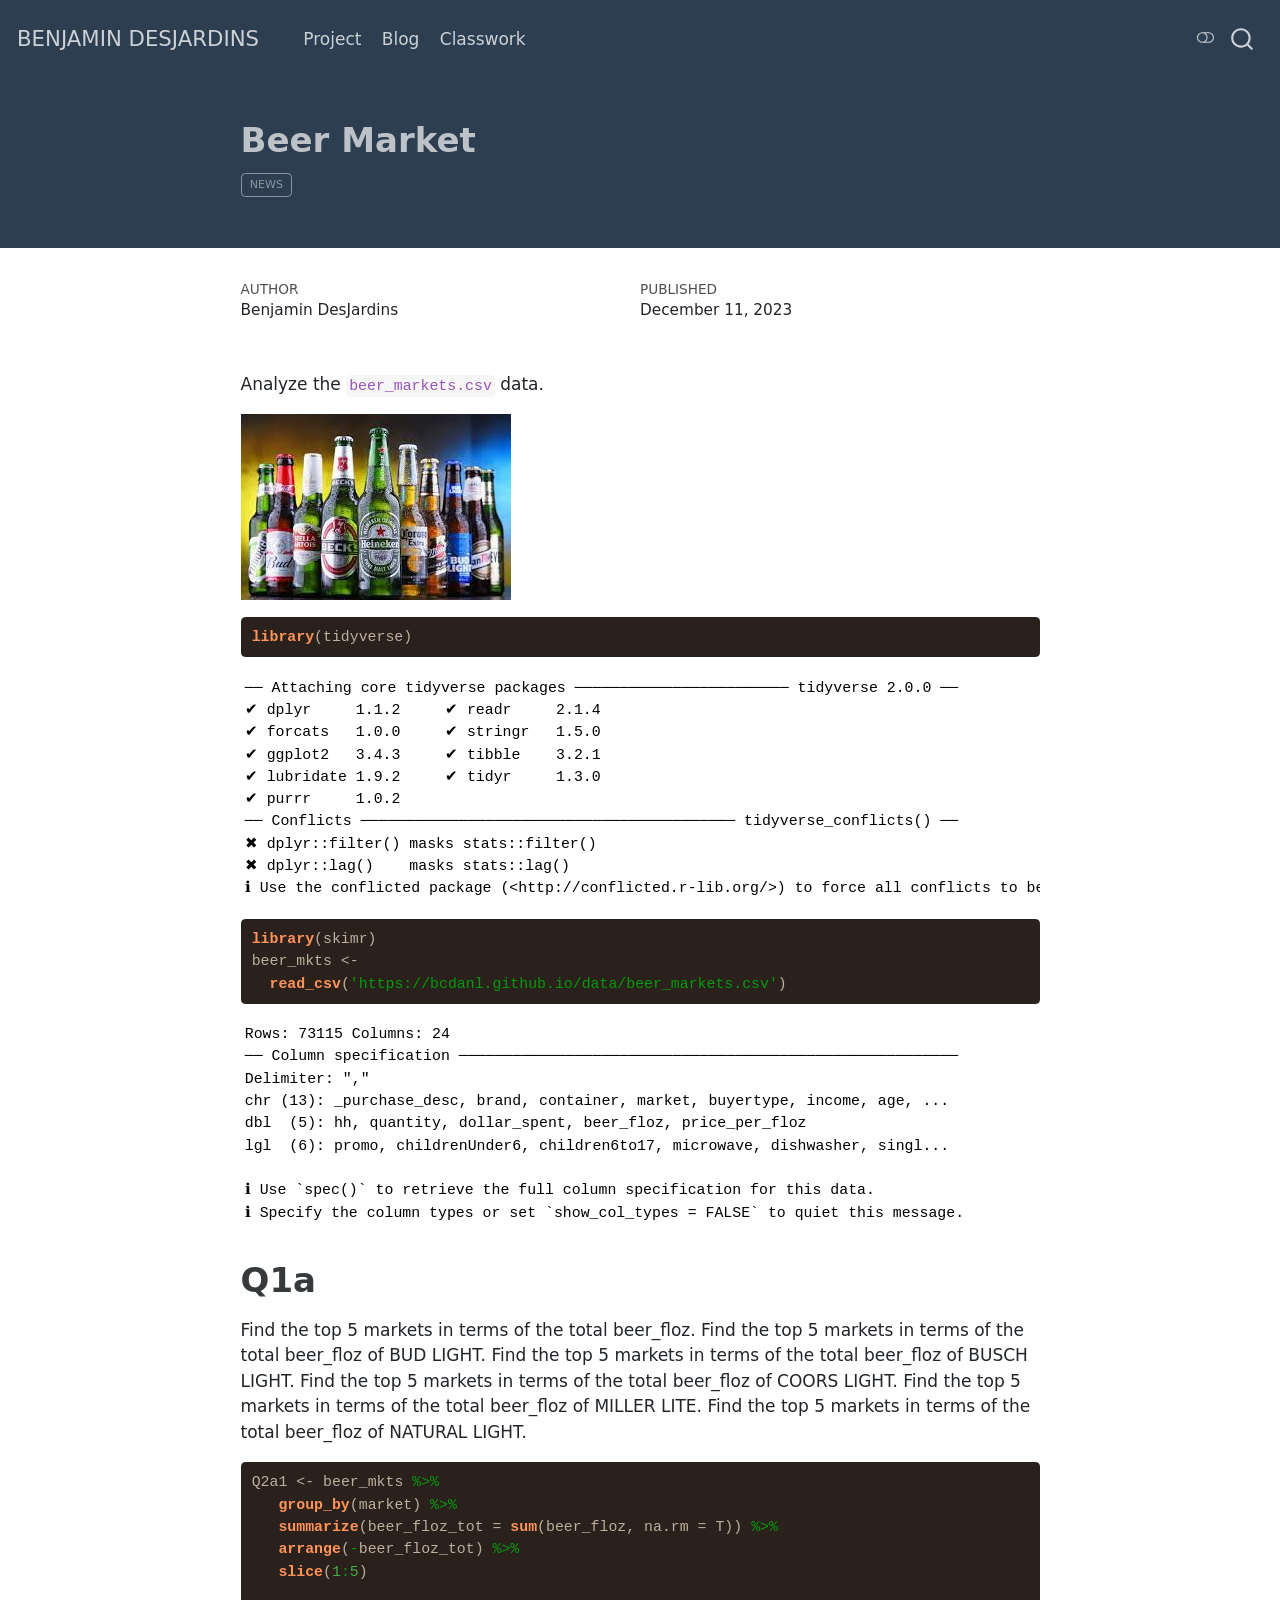
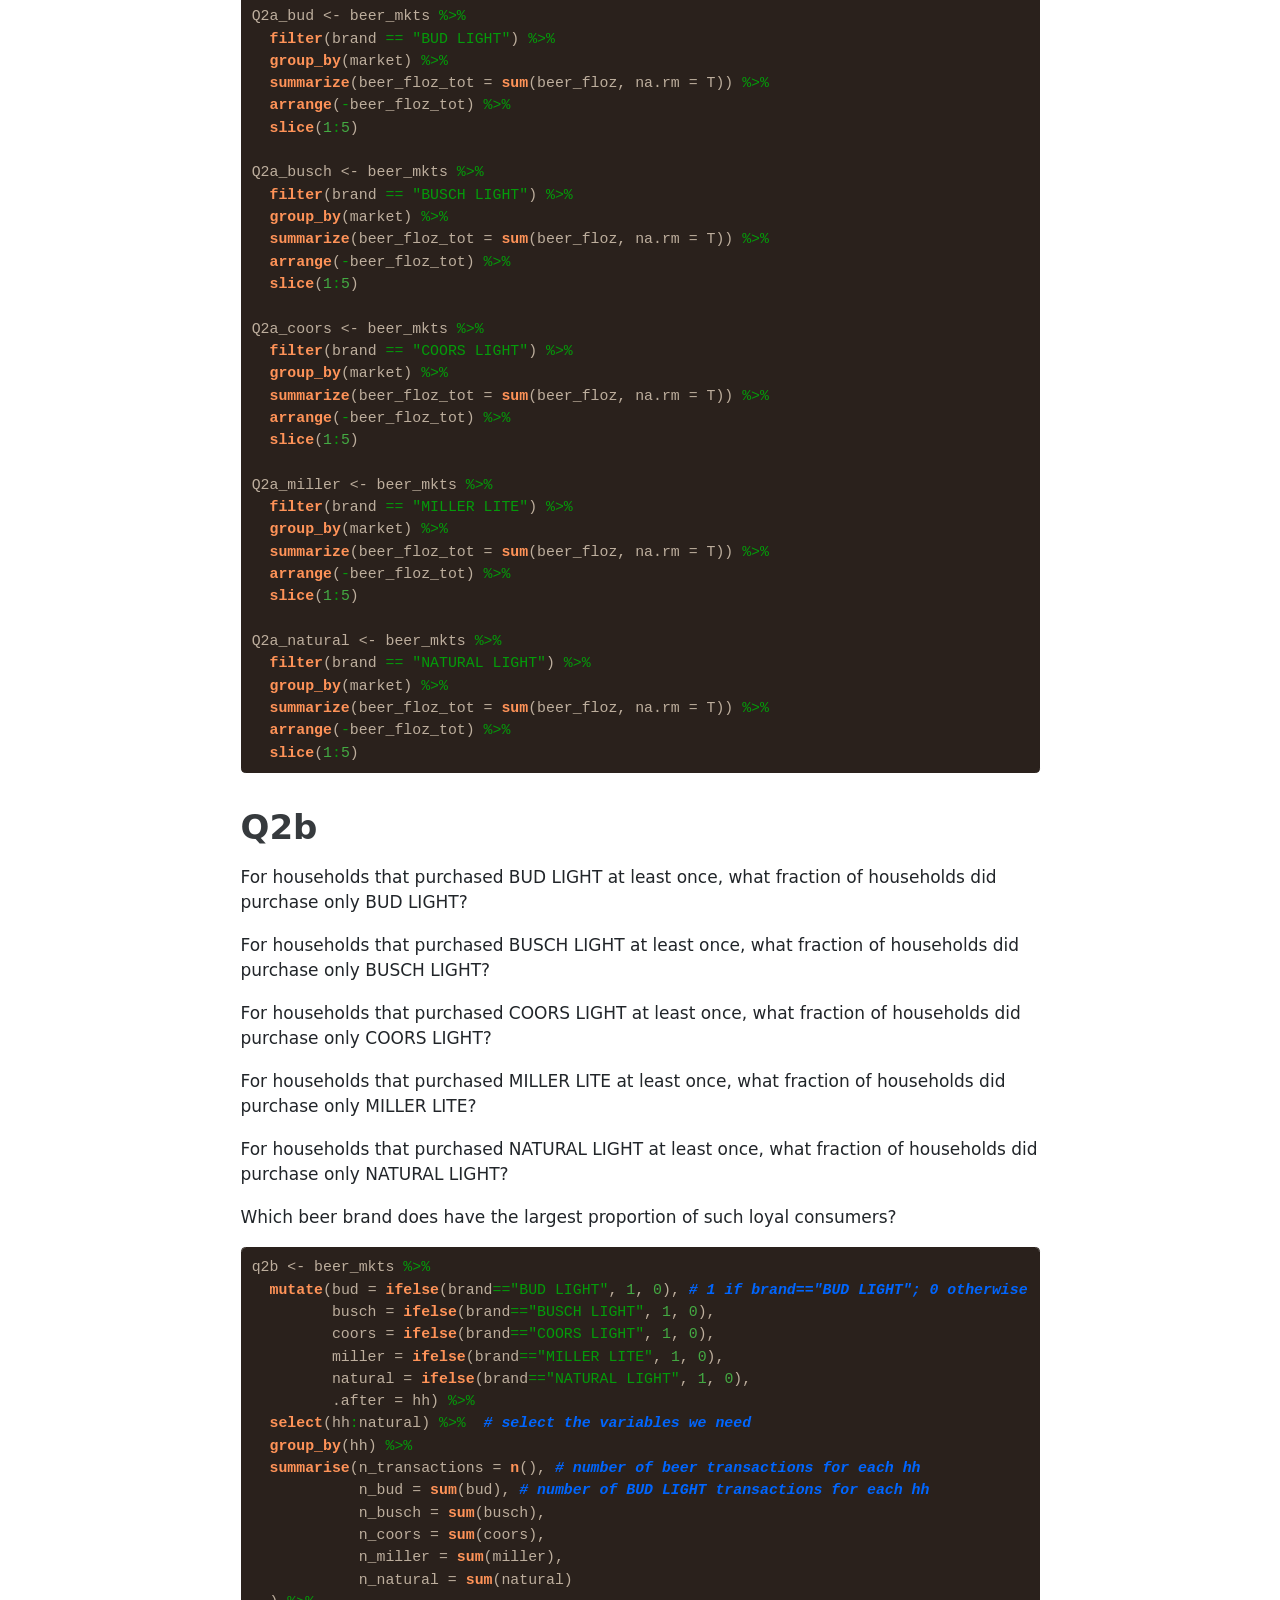
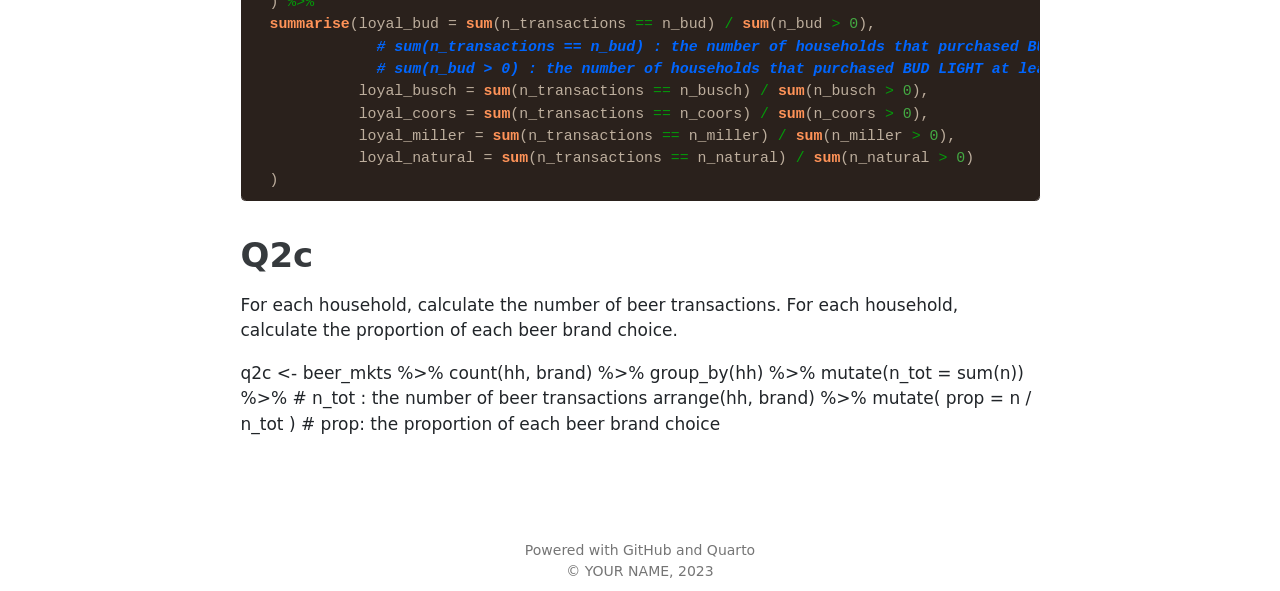
==== posts/beer_market/index.html @ 336d88ec "beer market stuff" ====
<!DOCTYPE html>
<html xmlns="http://www.w3.org/1999/xhtml" lang="en" xml:lang="en"><head>

<meta charset="utf-8">
<meta name="generator" content="quarto-1.3.353">

<meta name="viewport" content="width=device-width, initial-scale=1.0, user-scalable=yes">

<meta name="author" content="Benjamin DesJardins">
<meta name="dcterms.date" content="2023-12-11">

<title>BENJAMIN DESJARDINS - Beer Market</title>
<style>
code{white-space: pre-wrap;}
span.smallcaps{font-variant: small-caps;}
div.columns{display: flex; gap: min(4vw, 1.5em);}
div.column{flex: auto; overflow-x: auto;}
div.hanging-indent{margin-left: 1.5em; text-indent: -1.5em;}
ul.task-list{list-style: none;}
ul.task-list li input[type="checkbox"] {
  width: 0.8em;
  margin: 0 0.8em 0.2em -1em; /* quarto-specific, see https://github.com/quarto-dev/quarto-cli/issues/4556 */ 
  vertical-align: middle;
}
/* CSS for syntax highlighting */
pre > code.sourceCode { white-space: pre; position: relative; }
pre > code.sourceCode > span { display: inline-block; line-height: 1.25; }
pre > code.sourceCode > span:empty { height: 1.2em; }
.sourceCode { overflow: visible; }
code.sourceCode > span { color: inherit; text-decoration: inherit; }
div.sourceCode { margin: 1em 0; }
pre.sourceCode { margin: 0; }
@media screen {
div.sourceCode { overflow: auto; }
}
@media print {
pre > code.sourceCode { white-space: pre-wrap; }
pre > code.sourceCode > span { text-indent: -5em; padding-left: 5em; }
}
pre.numberSource code
  { counter-reset: source-line 0; }
pre.numberSource code > span
  { position: relative; left: -4em; counter-increment: source-line; }
pre.numberSource code > span > a:first-child::before
  { content: counter(source-line);
    position: relative; left: -1em; text-align: right; vertical-align: baseline;
    border: none; display: inline-block;
    -webkit-touch-callout: none; -webkit-user-select: none;
    -khtml-user-select: none; -moz-user-select: none;
    -ms-user-select: none; user-select: none;
    padding: 0 4px; width: 4em;
  }
pre.numberSource { margin-left: 3em;  padding-left: 4px; }
div.sourceCode
  {   }
@media screen {
pre > code.sourceCode > span > a:first-child::before { text-decoration: underline; }
}
</style>


<script src="../../site_libs/quarto-nav/quarto-nav.js"></script>
<script src="../../site_libs/clipboard/clipboard.min.js"></script>
<script src="../../site_libs/quarto-search/autocomplete.umd.js"></script>
<script src="../../site_libs/quarto-search/fuse.min.js"></script>
<script src="../../site_libs/quarto-search/quarto-search.js"></script>
<meta name="quarto:offset" content="../../">
<script src="../../site_libs/quarto-html/quarto.js"></script>
<script src="../../site_libs/quarto-html/popper.min.js"></script>
<script src="../../site_libs/quarto-html/tippy.umd.min.js"></script>
<script src="../../site_libs/quarto-html/anchor.min.js"></script>
<link href="../../site_libs/quarto-html/tippy.css" rel="stylesheet">
<link href="../../site_libs/quarto-html/quarto-syntax-highlighting.css" rel="stylesheet" class="quarto-color-scheme" id="quarto-text-highlighting-styles">
<link href="../../site_libs/quarto-html/quarto-syntax-highlighting-dark.css" rel="prefetch" class="quarto-color-scheme quarto-color-alternate" id="quarto-text-highlighting-styles">
<script src="../../site_libs/bootstrap/bootstrap.min.js"></script>
<link href="../../site_libs/bootstrap/bootstrap-icons.css" rel="stylesheet">
<link href="../../site_libs/bootstrap/bootstrap.min.css" rel="stylesheet" class="quarto-color-scheme" id="quarto-bootstrap" data-mode="light">
<link href="../../site_libs/bootstrap/bootstrap-dark.min.css" rel="prefetch" class="quarto-color-scheme quarto-color-alternate" id="quarto-bootstrap" data-mode="dark">
<script id="quarto-search-options" type="application/json">{
  "location": "navbar",
  "copy-button": false,
  "collapse-after": 3,
  "panel-placement": "end",
  "type": "overlay",
  "limit": 20,
  "language": {
    "search-no-results-text": "No results",
    "search-matching-documents-text": "matching documents",
    "search-copy-link-title": "Copy link to search",
    "search-hide-matches-text": "Hide additional matches",
    "search-more-match-text": "more match in this document",
    "search-more-matches-text": "more matches in this document",
    "search-clear-button-title": "Clear",
    "search-detached-cancel-button-title": "Cancel",
    "search-submit-button-title": "Submit"
  }
}</script>


<link rel="stylesheet" href="../../styles.css">
</head>

<body class="nav-fixed fullcontent">

<div id="quarto-search-results"></div>
  <header id="quarto-header" class="headroom fixed-top">
    <nav class="navbar navbar-expand-lg navbar-dark ">
      <div class="navbar-container container-fluid">
      <div class="navbar-brand-container">
    <a class="navbar-brand" href="../../index.html">
    <span class="navbar-title">BENJAMIN DESJARDINS</span>
    </a>
  </div>
            <div id="quarto-search" class="" title="Search"></div>
          <button class="navbar-toggler" type="button" data-bs-toggle="collapse" data-bs-target="#navbarCollapse" aria-controls="navbarCollapse" aria-expanded="false" aria-label="Toggle navigation" onclick="if (window.quartoToggleHeadroom) { window.quartoToggleHeadroom(); }">
  <span class="navbar-toggler-icon"></span>
</button>
          <div class="collapse navbar-collapse" id="navbarCollapse">
            <ul class="navbar-nav navbar-nav-scroll me-auto">
  <li class="nav-item">
    <a class="nav-link" href="../../project.html" rel="" target="">
 <span class="menu-text">Project</span></a>
  </li>  
  <li class="nav-item">
    <a class="nav-link" href="../../blog-listing.html" rel="" target="">
 <span class="menu-text">Blog</span></a>
  </li>  
  <li class="nav-item">
    <a class="nav-link" href="../../danl-200-cw-10.html" rel="" target="">
 <span class="menu-text">Classwork</span></a>
  </li>  
</ul>
            <div class="quarto-navbar-tools ms-auto">
  <a href="" class="quarto-color-scheme-toggle quarto-navigation-tool  px-1" onclick="window.quartoToggleColorScheme(); return false;" title="Toggle dark mode"><i class="bi"></i></a>
</div>
          </div> <!-- /navcollapse -->
      </div> <!-- /container-fluid -->
    </nav>
</header>
<!-- content -->
<header id="title-block-header" class="quarto-title-block default page-columns page-full">
  <div class="quarto-title-banner page-columns page-full">
    <div class="quarto-title column-body">
      <h1 class="title">Beer Market</h1>
                                <div class="quarto-categories">
                <div class="quarto-category">news</div>
              </div>
                  </div>
  </div>
    
  
  <div class="quarto-title-meta">

      <div>
      <div class="quarto-title-meta-heading">Author</div>
      <div class="quarto-title-meta-contents">
               <p>Benjamin DesJardins </p>
            </div>
    </div>
      
      <div>
      <div class="quarto-title-meta-heading">Published</div>
      <div class="quarto-title-meta-contents">
        <p class="date">December 11, 2023</p>
      </div>
    </div>
    
      
    </div>
    
  
  </header><div id="quarto-content" class="quarto-container page-columns page-rows-contents page-layout-article page-navbar">
<!-- sidebar -->
<!-- margin-sidebar -->
    
<!-- main -->
<main class="content quarto-banner-title-block" id="quarto-document-content">




<p>Analyze the <code>beer_markets.csv</code> data.</p>
<p><img src="thumbnail.jpg" class="img-fluid"></p>
<div class="cell">
<div class="sourceCode cell-code" id="cb1"><pre class="sourceCode r code-with-copy"><code class="sourceCode r"><span id="cb1-1"><a href="#cb1-1" aria-hidden="true" tabindex="-1"></a><span class="fu">library</span>(tidyverse)</span></code><button title="Copy to Clipboard" class="code-copy-button"><i class="bi"></i></button></pre></div>
<div class="cell-output cell-output-stderr">
<pre><code>── Attaching core tidyverse packages ──────────────────────── tidyverse 2.0.0 ──
✔ dplyr     1.1.2     ✔ readr     2.1.4
✔ forcats   1.0.0     ✔ stringr   1.5.0
✔ ggplot2   3.4.3     ✔ tibble    3.2.1
✔ lubridate 1.9.2     ✔ tidyr     1.3.0
✔ purrr     1.0.2     
── Conflicts ────────────────────────────────────────── tidyverse_conflicts() ──
✖ dplyr::filter() masks stats::filter()
✖ dplyr::lag()    masks stats::lag()
ℹ Use the conflicted package (&lt;http://conflicted.r-lib.org/&gt;) to force all conflicts to become errors</code></pre>
</div>
<div class="sourceCode cell-code" id="cb3"><pre class="sourceCode r code-with-copy"><code class="sourceCode r"><span id="cb3-1"><a href="#cb3-1" aria-hidden="true" tabindex="-1"></a><span class="fu">library</span>(skimr)</span>
<span id="cb3-2"><a href="#cb3-2" aria-hidden="true" tabindex="-1"></a>beer_mkts <span class="ot">&lt;-</span> </span>
<span id="cb3-3"><a href="#cb3-3" aria-hidden="true" tabindex="-1"></a>  <span class="fu">read_csv</span>(<span class="st">'https://bcdanl.github.io/data/beer_markets.csv'</span>)</span></code><button title="Copy to Clipboard" class="code-copy-button"><i class="bi"></i></button></pre></div>
<div class="cell-output cell-output-stderr">
<pre><code>Rows: 73115 Columns: 24
── Column specification ────────────────────────────────────────────────────────
Delimiter: ","
chr (13): _purchase_desc, brand, container, market, buyertype, income, age, ...
dbl  (5): hh, quantity, dollar_spent, beer_floz, price_per_floz
lgl  (6): promo, childrenUnder6, children6to17, microwave, dishwasher, singl...

ℹ Use `spec()` to retrieve the full column specification for this data.
ℹ Specify the column types or set `show_col_types = FALSE` to quiet this message.</code></pre>
</div>
</div>
<section id="q1a" class="level1">
<h1>Q1a</h1>
<p>Find the top 5 markets in terms of the total beer_floz. Find the top 5 markets in terms of the total beer_floz of BUD LIGHT. Find the top 5 markets in terms of the total beer_floz of BUSCH LIGHT. Find the top 5 markets in terms of the total beer_floz of COORS LIGHT. Find the top 5 markets in terms of the total beer_floz of MILLER LITE. Find the top 5 markets in terms of the total beer_floz of NATURAL LIGHT.</p>
<div class="cell">
<div class="sourceCode cell-code" id="cb5"><pre class="sourceCode r code-with-copy"><code class="sourceCode r"><span id="cb5-1"><a href="#cb5-1" aria-hidden="true" tabindex="-1"></a>Q2a1 <span class="ot">&lt;-</span> beer_mkts <span class="sc">%&gt;%</span> </span>
<span id="cb5-2"><a href="#cb5-2" aria-hidden="true" tabindex="-1"></a>   <span class="fu">group_by</span>(market) <span class="sc">%&gt;%</span> </span>
<span id="cb5-3"><a href="#cb5-3" aria-hidden="true" tabindex="-1"></a>   <span class="fu">summarize</span>(<span class="at">beer_floz_tot =</span> <span class="fu">sum</span>(beer_floz, <span class="at">na.rm =</span> T)) <span class="sc">%&gt;%</span> </span>
<span id="cb5-4"><a href="#cb5-4" aria-hidden="true" tabindex="-1"></a>   <span class="fu">arrange</span>(<span class="sc">-</span>beer_floz_tot) <span class="sc">%&gt;%</span> </span>
<span id="cb5-5"><a href="#cb5-5" aria-hidden="true" tabindex="-1"></a>   <span class="fu">slice</span>(<span class="dv">1</span><span class="sc">:</span><span class="dv">5</span>)</span>
<span id="cb5-6"><a href="#cb5-6" aria-hidden="true" tabindex="-1"></a></span>
<span id="cb5-7"><a href="#cb5-7" aria-hidden="true" tabindex="-1"></a>Q2a_bud <span class="ot">&lt;-</span> beer_mkts <span class="sc">%&gt;%</span> </span>
<span id="cb5-8"><a href="#cb5-8" aria-hidden="true" tabindex="-1"></a>  <span class="fu">filter</span>(brand <span class="sc">==</span> <span class="st">"BUD LIGHT"</span>) <span class="sc">%&gt;%</span> </span>
<span id="cb5-9"><a href="#cb5-9" aria-hidden="true" tabindex="-1"></a>  <span class="fu">group_by</span>(market) <span class="sc">%&gt;%</span> </span>
<span id="cb5-10"><a href="#cb5-10" aria-hidden="true" tabindex="-1"></a>  <span class="fu">summarize</span>(<span class="at">beer_floz_tot =</span> <span class="fu">sum</span>(beer_floz, <span class="at">na.rm =</span> T)) <span class="sc">%&gt;%</span> </span>
<span id="cb5-11"><a href="#cb5-11" aria-hidden="true" tabindex="-1"></a>  <span class="fu">arrange</span>(<span class="sc">-</span>beer_floz_tot) <span class="sc">%&gt;%</span> </span>
<span id="cb5-12"><a href="#cb5-12" aria-hidden="true" tabindex="-1"></a>  <span class="fu">slice</span>(<span class="dv">1</span><span class="sc">:</span><span class="dv">5</span>)</span>
<span id="cb5-13"><a href="#cb5-13" aria-hidden="true" tabindex="-1"></a></span>
<span id="cb5-14"><a href="#cb5-14" aria-hidden="true" tabindex="-1"></a>Q2a_busch <span class="ot">&lt;-</span> beer_mkts <span class="sc">%&gt;%</span> </span>
<span id="cb5-15"><a href="#cb5-15" aria-hidden="true" tabindex="-1"></a>  <span class="fu">filter</span>(brand <span class="sc">==</span> <span class="st">"BUSCH LIGHT"</span>) <span class="sc">%&gt;%</span> </span>
<span id="cb5-16"><a href="#cb5-16" aria-hidden="true" tabindex="-1"></a>  <span class="fu">group_by</span>(market) <span class="sc">%&gt;%</span> </span>
<span id="cb5-17"><a href="#cb5-17" aria-hidden="true" tabindex="-1"></a>  <span class="fu">summarize</span>(<span class="at">beer_floz_tot =</span> <span class="fu">sum</span>(beer_floz, <span class="at">na.rm =</span> T)) <span class="sc">%&gt;%</span> </span>
<span id="cb5-18"><a href="#cb5-18" aria-hidden="true" tabindex="-1"></a>  <span class="fu">arrange</span>(<span class="sc">-</span>beer_floz_tot) <span class="sc">%&gt;%</span> </span>
<span id="cb5-19"><a href="#cb5-19" aria-hidden="true" tabindex="-1"></a>  <span class="fu">slice</span>(<span class="dv">1</span><span class="sc">:</span><span class="dv">5</span>)</span>
<span id="cb5-20"><a href="#cb5-20" aria-hidden="true" tabindex="-1"></a></span>
<span id="cb5-21"><a href="#cb5-21" aria-hidden="true" tabindex="-1"></a>Q2a_coors <span class="ot">&lt;-</span> beer_mkts <span class="sc">%&gt;%</span> </span>
<span id="cb5-22"><a href="#cb5-22" aria-hidden="true" tabindex="-1"></a>  <span class="fu">filter</span>(brand <span class="sc">==</span> <span class="st">"COORS LIGHT"</span>) <span class="sc">%&gt;%</span> </span>
<span id="cb5-23"><a href="#cb5-23" aria-hidden="true" tabindex="-1"></a>  <span class="fu">group_by</span>(market) <span class="sc">%&gt;%</span> </span>
<span id="cb5-24"><a href="#cb5-24" aria-hidden="true" tabindex="-1"></a>  <span class="fu">summarize</span>(<span class="at">beer_floz_tot =</span> <span class="fu">sum</span>(beer_floz, <span class="at">na.rm =</span> T)) <span class="sc">%&gt;%</span> </span>
<span id="cb5-25"><a href="#cb5-25" aria-hidden="true" tabindex="-1"></a>  <span class="fu">arrange</span>(<span class="sc">-</span>beer_floz_tot) <span class="sc">%&gt;%</span> </span>
<span id="cb5-26"><a href="#cb5-26" aria-hidden="true" tabindex="-1"></a>  <span class="fu">slice</span>(<span class="dv">1</span><span class="sc">:</span><span class="dv">5</span>)</span>
<span id="cb5-27"><a href="#cb5-27" aria-hidden="true" tabindex="-1"></a></span>
<span id="cb5-28"><a href="#cb5-28" aria-hidden="true" tabindex="-1"></a>Q2a_miller <span class="ot">&lt;-</span> beer_mkts <span class="sc">%&gt;%</span> </span>
<span id="cb5-29"><a href="#cb5-29" aria-hidden="true" tabindex="-1"></a>  <span class="fu">filter</span>(brand <span class="sc">==</span> <span class="st">"MILLER LITE"</span>) <span class="sc">%&gt;%</span> </span>
<span id="cb5-30"><a href="#cb5-30" aria-hidden="true" tabindex="-1"></a>  <span class="fu">group_by</span>(market) <span class="sc">%&gt;%</span> </span>
<span id="cb5-31"><a href="#cb5-31" aria-hidden="true" tabindex="-1"></a>  <span class="fu">summarize</span>(<span class="at">beer_floz_tot =</span> <span class="fu">sum</span>(beer_floz, <span class="at">na.rm =</span> T)) <span class="sc">%&gt;%</span> </span>
<span id="cb5-32"><a href="#cb5-32" aria-hidden="true" tabindex="-1"></a>  <span class="fu">arrange</span>(<span class="sc">-</span>beer_floz_tot) <span class="sc">%&gt;%</span> </span>
<span id="cb5-33"><a href="#cb5-33" aria-hidden="true" tabindex="-1"></a>  <span class="fu">slice</span>(<span class="dv">1</span><span class="sc">:</span><span class="dv">5</span>)</span>
<span id="cb5-34"><a href="#cb5-34" aria-hidden="true" tabindex="-1"></a></span>
<span id="cb5-35"><a href="#cb5-35" aria-hidden="true" tabindex="-1"></a>Q2a_natural <span class="ot">&lt;-</span> beer_mkts <span class="sc">%&gt;%</span> </span>
<span id="cb5-36"><a href="#cb5-36" aria-hidden="true" tabindex="-1"></a>  <span class="fu">filter</span>(brand <span class="sc">==</span> <span class="st">"NATURAL LIGHT"</span>) <span class="sc">%&gt;%</span> </span>
<span id="cb5-37"><a href="#cb5-37" aria-hidden="true" tabindex="-1"></a>  <span class="fu">group_by</span>(market) <span class="sc">%&gt;%</span> </span>
<span id="cb5-38"><a href="#cb5-38" aria-hidden="true" tabindex="-1"></a>  <span class="fu">summarize</span>(<span class="at">beer_floz_tot =</span> <span class="fu">sum</span>(beer_floz, <span class="at">na.rm =</span> T)) <span class="sc">%&gt;%</span> </span>
<span id="cb5-39"><a href="#cb5-39" aria-hidden="true" tabindex="-1"></a>  <span class="fu">arrange</span>(<span class="sc">-</span>beer_floz_tot) <span class="sc">%&gt;%</span> </span>
<span id="cb5-40"><a href="#cb5-40" aria-hidden="true" tabindex="-1"></a>  <span class="fu">slice</span>(<span class="dv">1</span><span class="sc">:</span><span class="dv">5</span>)</span></code><button title="Copy to Clipboard" class="code-copy-button"><i class="bi"></i></button></pre></div>
</div>
</section>
<section id="q2b" class="level1">
<h1>Q2b</h1>
<p>For households that purchased BUD LIGHT at least once, what fraction of households did purchase only BUD LIGHT?</p>
<p>For households that purchased BUSCH LIGHT at least once, what fraction of households did purchase only BUSCH LIGHT?</p>
<p>For households that purchased COORS LIGHT at least once, what fraction of households did purchase only COORS LIGHT?</p>
<p>For households that purchased MILLER LITE at least once, what fraction of households did purchase only MILLER LITE?</p>
<p>For households that purchased NATURAL LIGHT at least once, what fraction of households did purchase only NATURAL LIGHT?</p>
<p>Which beer brand does have the largest proportion of such loyal consumers?</p>
<div class="cell">
<div class="sourceCode cell-code" id="cb6"><pre class="sourceCode r code-with-copy"><code class="sourceCode r"><span id="cb6-1"><a href="#cb6-1" aria-hidden="true" tabindex="-1"></a>q2b <span class="ot">&lt;-</span> beer_mkts <span class="sc">%&gt;%</span> </span>
<span id="cb6-2"><a href="#cb6-2" aria-hidden="true" tabindex="-1"></a>  <span class="fu">mutate</span>(<span class="at">bud =</span> <span class="fu">ifelse</span>(brand<span class="sc">==</span><span class="st">"BUD LIGHT"</span>, <span class="dv">1</span>, <span class="dv">0</span>), <span class="co"># 1 if brand=="BUD LIGHT"; 0 otherwise</span></span>
<span id="cb6-3"><a href="#cb6-3" aria-hidden="true" tabindex="-1"></a>         <span class="at">busch =</span> <span class="fu">ifelse</span>(brand<span class="sc">==</span><span class="st">"BUSCH LIGHT"</span>, <span class="dv">1</span>, <span class="dv">0</span>),</span>
<span id="cb6-4"><a href="#cb6-4" aria-hidden="true" tabindex="-1"></a>         <span class="at">coors =</span> <span class="fu">ifelse</span>(brand<span class="sc">==</span><span class="st">"COORS LIGHT"</span>, <span class="dv">1</span>, <span class="dv">0</span>),</span>
<span id="cb6-5"><a href="#cb6-5" aria-hidden="true" tabindex="-1"></a>         <span class="at">miller =</span> <span class="fu">ifelse</span>(brand<span class="sc">==</span><span class="st">"MILLER LITE"</span>, <span class="dv">1</span>, <span class="dv">0</span>),</span>
<span id="cb6-6"><a href="#cb6-6" aria-hidden="true" tabindex="-1"></a>         <span class="at">natural =</span> <span class="fu">ifelse</span>(brand<span class="sc">==</span><span class="st">"NATURAL LIGHT"</span>, <span class="dv">1</span>, <span class="dv">0</span>),</span>
<span id="cb6-7"><a href="#cb6-7" aria-hidden="true" tabindex="-1"></a>         <span class="at">.after =</span> hh) <span class="sc">%&gt;%</span> </span>
<span id="cb6-8"><a href="#cb6-8" aria-hidden="true" tabindex="-1"></a>  <span class="fu">select</span>(hh<span class="sc">:</span>natural) <span class="sc">%&gt;%</span>  <span class="co"># select the variables we need</span></span>
<span id="cb6-9"><a href="#cb6-9" aria-hidden="true" tabindex="-1"></a>  <span class="fu">group_by</span>(hh) <span class="sc">%&gt;%</span> </span>
<span id="cb6-10"><a href="#cb6-10" aria-hidden="true" tabindex="-1"></a>  <span class="fu">summarise</span>(<span class="at">n_transactions =</span> <span class="fu">n</span>(), <span class="co"># number of beer transactions for each hh</span></span>
<span id="cb6-11"><a href="#cb6-11" aria-hidden="true" tabindex="-1"></a>            <span class="at">n_bud =</span> <span class="fu">sum</span>(bud), <span class="co"># number of BUD LIGHT transactions for each hh</span></span>
<span id="cb6-12"><a href="#cb6-12" aria-hidden="true" tabindex="-1"></a>            <span class="at">n_busch =</span> <span class="fu">sum</span>(busch), </span>
<span id="cb6-13"><a href="#cb6-13" aria-hidden="true" tabindex="-1"></a>            <span class="at">n_coors =</span> <span class="fu">sum</span>(coors), </span>
<span id="cb6-14"><a href="#cb6-14" aria-hidden="true" tabindex="-1"></a>            <span class="at">n_miller =</span> <span class="fu">sum</span>(miller), </span>
<span id="cb6-15"><a href="#cb6-15" aria-hidden="true" tabindex="-1"></a>            <span class="at">n_natural =</span> <span class="fu">sum</span>(natural) </span>
<span id="cb6-16"><a href="#cb6-16" aria-hidden="true" tabindex="-1"></a>  ) <span class="sc">%&gt;%</span> </span>
<span id="cb6-17"><a href="#cb6-17" aria-hidden="true" tabindex="-1"></a>  <span class="fu">summarise</span>(<span class="at">loyal_bud =</span> <span class="fu">sum</span>(n_transactions <span class="sc">==</span> n_bud) <span class="sc">/</span> <span class="fu">sum</span>(n_bud <span class="sc">&gt;</span> <span class="dv">0</span>), </span>
<span id="cb6-18"><a href="#cb6-18" aria-hidden="true" tabindex="-1"></a>              <span class="co"># sum(n_transactions == n_bud) : the number of households that purchased BUD LIGHT only</span></span>
<span id="cb6-19"><a href="#cb6-19" aria-hidden="true" tabindex="-1"></a>              <span class="co"># sum(n_bud &gt; 0) : the number of households that purchased BUD LIGHT at least once.</span></span>
<span id="cb6-20"><a href="#cb6-20" aria-hidden="true" tabindex="-1"></a>            <span class="at">loyal_busch =</span> <span class="fu">sum</span>(n_transactions <span class="sc">==</span> n_busch) <span class="sc">/</span> <span class="fu">sum</span>(n_busch <span class="sc">&gt;</span> <span class="dv">0</span>),</span>
<span id="cb6-21"><a href="#cb6-21" aria-hidden="true" tabindex="-1"></a>            <span class="at">loyal_coors =</span> <span class="fu">sum</span>(n_transactions <span class="sc">==</span> n_coors) <span class="sc">/</span> <span class="fu">sum</span>(n_coors <span class="sc">&gt;</span> <span class="dv">0</span>),</span>
<span id="cb6-22"><a href="#cb6-22" aria-hidden="true" tabindex="-1"></a>            <span class="at">loyal_miller =</span> <span class="fu">sum</span>(n_transactions <span class="sc">==</span> n_miller) <span class="sc">/</span> <span class="fu">sum</span>(n_miller <span class="sc">&gt;</span> <span class="dv">0</span>),</span>
<span id="cb6-23"><a href="#cb6-23" aria-hidden="true" tabindex="-1"></a>            <span class="at">loyal_natural =</span> <span class="fu">sum</span>(n_transactions <span class="sc">==</span> n_natural) <span class="sc">/</span> <span class="fu">sum</span>(n_natural <span class="sc">&gt;</span> <span class="dv">0</span>)</span>
<span id="cb6-24"><a href="#cb6-24" aria-hidden="true" tabindex="-1"></a>  )</span></code><button title="Copy to Clipboard" class="code-copy-button"><i class="bi"></i></button></pre></div>
</div>
</section>
<section id="q2c" class="level1">
<h1>Q2c</h1>
<p>For each household, calculate the number of beer transactions. For each household, calculate the proportion of each beer brand choice.</p>
<p>q2c &lt;- beer_mkts %&gt;% count(hh, brand) %&gt;% group_by(hh) %&gt;% mutate(n_tot = sum(n)) %&gt;% # n_tot : the number of beer transactions arrange(hh, brand) %&gt;% mutate( prop = n / n_tot ) # prop: the proportion of each beer brand choice</p>


</section>

</main> <!-- /main -->
<script type="text/javascript" src="links.js"></script>
<script id="quarto-html-after-body" type="application/javascript">
window.document.addEventListener("DOMContentLoaded", function (event) {
  const toggleBodyColorMode = (bsSheetEl) => {
    const mode = bsSheetEl.getAttribute("data-mode");
    const bodyEl = window.document.querySelector("body");
    if (mode === "dark") {
      bodyEl.classList.add("quarto-dark");
      bodyEl.classList.remove("quarto-light");
    } else {
      bodyEl.classList.add("quarto-light");
      bodyEl.classList.remove("quarto-dark");
    }
  }
  const toggleBodyColorPrimary = () => {
    const bsSheetEl = window.document.querySelector("link#quarto-bootstrap");
    if (bsSheetEl) {
      toggleBodyColorMode(bsSheetEl);
    }
  }
  toggleBodyColorPrimary();  
  const disableStylesheet = (stylesheets) => {
    for (let i=0; i < stylesheets.length; i++) {
      const stylesheet = stylesheets[i];
      stylesheet.rel = 'prefetch';
    }
  }
  const enableStylesheet = (stylesheets) => {
    for (let i=0; i < stylesheets.length; i++) {
      const stylesheet = stylesheets[i];
      stylesheet.rel = 'stylesheet';
    }
  }
  const manageTransitions = (selector, allowTransitions) => {
    const els = window.document.querySelectorAll(selector);
    for (let i=0; i < els.length; i++) {
      const el = els[i];
      if (allowTransitions) {
        el.classList.remove('notransition');
      } else {
        el.classList.add('notransition');
      }
    }
  }
  const toggleColorMode = (alternate) => {
    // Switch the stylesheets
    const alternateStylesheets = window.document.querySelectorAll('link.quarto-color-scheme.quarto-color-alternate');
    manageTransitions('#quarto-margin-sidebar .nav-link', false);
    if (alternate) {
      enableStylesheet(alternateStylesheets);
      for (const sheetNode of alternateStylesheets) {
        if (sheetNode.id === "quarto-bootstrap") {
          toggleBodyColorMode(sheetNode);
        }
      }
    } else {
      disableStylesheet(alternateStylesheets);
      toggleBodyColorPrimary();
    }
    manageTransitions('#quarto-margin-sidebar .nav-link', true);
    // Switch the toggles
    const toggles = window.document.querySelectorAll('.quarto-color-scheme-toggle');
    for (let i=0; i < toggles.length; i++) {
      const toggle = toggles[i];
      if (toggle) {
        if (alternate) {
          toggle.classList.add("alternate");     
        } else {
          toggle.classList.remove("alternate");
        }
      }
    }
    // Hack to workaround the fact that safari doesn't
    // properly recolor the scrollbar when toggling (#1455)
    if (navigator.userAgent.indexOf('Safari') > 0 && navigator.userAgent.indexOf('Chrome') == -1) {
      manageTransitions("body", false);
      window.scrollTo(0, 1);
      setTimeout(() => {
        window.scrollTo(0, 0);
        manageTransitions("body", true);
      }, 40);  
    }
  }
  const isFileUrl = () => { 
    return window.location.protocol === 'file:';
  }
  const hasAlternateSentinel = () => {  
    let styleSentinel = getColorSchemeSentinel();
    if (styleSentinel !== null) {
      return styleSentinel === "alternate";
    } else {
      return false;
    }
  }
  const setStyleSentinel = (alternate) => {
    const value = alternate ? "alternate" : "default";
    if (!isFileUrl()) {
      window.localStorage.setItem("quarto-color-scheme", value);
    } else {
      localAlternateSentinel = value;
    }
  }
  const getColorSchemeSentinel = () => {
    if (!isFileUrl()) {
      const storageValue = window.localStorage.getItem("quarto-color-scheme");
      return storageValue != null ? storageValue : localAlternateSentinel;
    } else {
      return localAlternateSentinel;
    }
  }
  let localAlternateSentinel = 'default';
  // Dark / light mode switch
  window.quartoToggleColorScheme = () => {
    // Read the current dark / light value 
    let toAlternate = !hasAlternateSentinel();
    toggleColorMode(toAlternate);
    setStyleSentinel(toAlternate);
  };
  // Ensure there is a toggle, if there isn't float one in the top right
  if (window.document.querySelector('.quarto-color-scheme-toggle') === null) {
    const a = window.document.createElement('a');
    a.classList.add('top-right');
    a.classList.add('quarto-color-scheme-toggle');
    a.href = "";
    a.onclick = function() { try { window.quartoToggleColorScheme(); } catch {} return false; };
    const i = window.document.createElement("i");
    i.classList.add('bi');
    a.appendChild(i);
    window.document.body.appendChild(a);
  }
  // Switch to dark mode if need be
  if (hasAlternateSentinel()) {
    toggleColorMode(true);
  } else {
    toggleColorMode(false);
  }
  const icon = "";
  const anchorJS = new window.AnchorJS();
  anchorJS.options = {
    placement: 'right',
    icon: icon
  };
  anchorJS.add('.anchored');
  const isCodeAnnotation = (el) => {
    for (const clz of el.classList) {
      if (clz.startsWith('code-annotation-')) {                     
        return true;
      }
    }
    return false;
  }
  const clipboard = new window.ClipboardJS('.code-copy-button', {
    text: function(trigger) {
      const codeEl = trigger.previousElementSibling.cloneNode(true);
      for (const childEl of codeEl.children) {
        if (isCodeAnnotation(childEl)) {
          childEl.remove();
        }
      }
      return codeEl.innerText;
    }
  });
  clipboard.on('success', function(e) {
    // button target
    const button = e.trigger;
    // don't keep focus
    button.blur();
    // flash "checked"
    button.classList.add('code-copy-button-checked');
    var currentTitle = button.getAttribute("title");
    button.setAttribute("title", "Copied!");
    let tooltip;
    if (window.bootstrap) {
      button.setAttribute("data-bs-toggle", "tooltip");
      button.setAttribute("data-bs-placement", "left");
      button.setAttribute("data-bs-title", "Copied!");
      tooltip = new bootstrap.Tooltip(button, 
        { trigger: "manual", 
          customClass: "code-copy-button-tooltip",
          offset: [0, -8]});
      tooltip.show();    
    }
    setTimeout(function() {
      if (tooltip) {
        tooltip.hide();
        button.removeAttribute("data-bs-title");
        button.removeAttribute("data-bs-toggle");
        button.removeAttribute("data-bs-placement");
      }
      button.setAttribute("title", currentTitle);
      button.classList.remove('code-copy-button-checked');
    }, 1000);
    // clear code selection
    e.clearSelection();
  });
  function tippyHover(el, contentFn) {
    const config = {
      allowHTML: true,
      content: contentFn,
      maxWidth: 500,
      delay: 100,
      arrow: false,
      appendTo: function(el) {
          return el.parentElement;
      },
      interactive: true,
      interactiveBorder: 10,
      theme: 'quarto',
      placement: 'bottom-start'
    };
    window.tippy(el, config); 
  }
  const noterefs = window.document.querySelectorAll('a[role="doc-noteref"]');
  for (var i=0; i<noterefs.length; i++) {
    const ref = noterefs[i];
    tippyHover(ref, function() {
      // use id or data attribute instead here
      let href = ref.getAttribute('data-footnote-href') || ref.getAttribute('href');
      try { href = new URL(href).hash; } catch {}
      const id = href.replace(/^#\/?/, "");
      const note = window.document.getElementById(id);
      return note.innerHTML;
    });
  }
      let selectedAnnoteEl;
      const selectorForAnnotation = ( cell, annotation) => {
        let cellAttr = 'data-code-cell="' + cell + '"';
        let lineAttr = 'data-code-annotation="' +  annotation + '"';
        const selector = 'span[' + cellAttr + '][' + lineAttr + ']';
        return selector;
      }
      const selectCodeLines = (annoteEl) => {
        const doc = window.document;
        const targetCell = annoteEl.getAttribute("data-target-cell");
        const targetAnnotation = annoteEl.getAttribute("data-target-annotation");
        const annoteSpan = window.document.querySelector(selectorForAnnotation(targetCell, targetAnnotation));
        const lines = annoteSpan.getAttribute("data-code-lines").split(",");
        const lineIds = lines.map((line) => {
          return targetCell + "-" + line;
        })
        let top = null;
        let height = null;
        let parent = null;
        if (lineIds.length > 0) {
            //compute the position of the single el (top and bottom and make a div)
            const el = window.document.getElementById(lineIds[0]);
            top = el.offsetTop;
            height = el.offsetHeight;
            parent = el.parentElement.parentElement;
          if (lineIds.length > 1) {
            const lastEl = window.document.getElementById(lineIds[lineIds.length - 1]);
            const bottom = lastEl.offsetTop + lastEl.offsetHeight;
            height = bottom - top;
          }
          if (top !== null && height !== null && parent !== null) {
            // cook up a div (if necessary) and position it 
            let div = window.document.getElementById("code-annotation-line-highlight");
            if (div === null) {
              div = window.document.createElement("div");
              div.setAttribute("id", "code-annotation-line-highlight");
              div.style.position = 'absolute';
              parent.appendChild(div);
            }
            div.style.top = top - 2 + "px";
            div.style.height = height + 4 + "px";
            let gutterDiv = window.document.getElementById("code-annotation-line-highlight-gutter");
            if (gutterDiv === null) {
              gutterDiv = window.document.createElement("div");
              gutterDiv.setAttribute("id", "code-annotation-line-highlight-gutter");
              gutterDiv.style.position = 'absolute';
              const codeCell = window.document.getElementById(targetCell);
              const gutter = codeCell.querySelector('.code-annotation-gutter');
              gutter.appendChild(gutterDiv);
            }
            gutterDiv.style.top = top - 2 + "px";
            gutterDiv.style.height = height + 4 + "px";
          }
          selectedAnnoteEl = annoteEl;
        }
      };
      const unselectCodeLines = () => {
        const elementsIds = ["code-annotation-line-highlight", "code-annotation-line-highlight-gutter"];
        elementsIds.forEach((elId) => {
          const div = window.document.getElementById(elId);
          if (div) {
            div.remove();
          }
        });
        selectedAnnoteEl = undefined;
      };
      // Attach click handler to the DT
      const annoteDls = window.document.querySelectorAll('dt[data-target-cell]');
      for (const annoteDlNode of annoteDls) {
        annoteDlNode.addEventListener('click', (event) => {
          const clickedEl = event.target;
          if (clickedEl !== selectedAnnoteEl) {
            unselectCodeLines();
            const activeEl = window.document.querySelector('dt[data-target-cell].code-annotation-active');
            if (activeEl) {
              activeEl.classList.remove('code-annotation-active');
            }
            selectCodeLines(clickedEl);
            clickedEl.classList.add('code-annotation-active');
          } else {
            // Unselect the line
            unselectCodeLines();
            clickedEl.classList.remove('code-annotation-active');
          }
        });
      }
  const findCites = (el) => {
    const parentEl = el.parentElement;
    if (parentEl) {
      const cites = parentEl.dataset.cites;
      if (cites) {
        return {
          el,
          cites: cites.split(' ')
        };
      } else {
        return findCites(el.parentElement)
      }
    } else {
      return undefined;
    }
  };
  var bibliorefs = window.document.querySelectorAll('a[role="doc-biblioref"]');
  for (var i=0; i<bibliorefs.length; i++) {
    const ref = bibliorefs[i];
    const citeInfo = findCites(ref);
    if (citeInfo) {
      tippyHover(citeInfo.el, function() {
        var popup = window.document.createElement('div');
        citeInfo.cites.forEach(function(cite) {
          var citeDiv = window.document.createElement('div');
          citeDiv.classList.add('hanging-indent');
          citeDiv.classList.add('csl-entry');
          var biblioDiv = window.document.getElementById('ref-' + cite);
          if (biblioDiv) {
            citeDiv.innerHTML = biblioDiv.innerHTML;
          }
          popup.appendChild(citeDiv);
        });
        return popup.innerHTML;
      });
    }
  }
});
</script>
</div> <!-- /content -->
<footer class="footer">
  <div class="nav-footer">
    <div class="nav-footer-left">
      &nbsp;
    </div>   
    <div class="nav-footer-center">Powered with GitHub and Quarto<br>© YOUR NAME, 2023</div>
    <div class="nav-footer-right">
      &nbsp;
    </div>
  </div>
</footer>



</body></html>
---- site_libs/quarto-html/tippy.css ----
.tippy-box[data-animation=fade][data-state=hidden]{opacity:0}[data-tippy-root]{max-width:calc(100vw - 10px)}.tippy-box{position:relative;background-color:#333;color:#fff;border-radius:4px;font-size:14px;line-height:1.4;white-space:normal;outline:0;transition-property:transform,visibility,opacity}.tippy-box[data-placement^=top]>.tippy-arrow{bottom:0}.tippy-box[data-placement^=top]>.tippy-arrow:before{bottom:-7px;left:0;border-width:8px 8px 0;border-top-color:initial;transform-origin:center top}.tippy-box[data-placement^=bottom]>.tippy-arrow{top:0}.tippy-box[data-placement^=bottom]>.tippy-arrow:before{top:-7px;left:0;border-width:0 8px 8px;border-bottom-color:initial;transform-origin:center bottom}.tippy-box[data-placement^=left]>.tippy-arrow{right:0}.tippy-box[data-placement^=left]>.tippy-arrow:before{border-width:8px 0 8px 8px;border-left-color:initial;right:-7px;transform-origin:center left}.tippy-box[data-placement^=right]>.tippy-arrow{left:0}.tippy-box[data-placement^=right]>.tippy-arrow:before{left:-7px;border-width:8px 8px 8px 0;border-right-color:initial;transform-origin:center right}.tippy-box[data-inertia][data-state=visible]{transition-timing-function:cubic-bezier(.54,1.5,.38,1.11)}.tippy-arrow{width:16px;height:16px;color:#333}.tippy-arrow:before{content:"";position:absolute;border-color:transparent;border-style:solid}.tippy-content{position:relative;padding:5px 9px;z-index:1}
---- site_libs/quarto-html/quarto-syntax-highlighting.css ----
/* quarto syntax highlight colors */
:root {
  --quarto-hl-at-color: inherit;
  --quarto-hl-ss-color: #049b0a;
  --quarto-hl-an-color: #0066ff;
  --quarto-hl-fu-color: #ff9358;
  --quarto-hl-st-color: #049b0a;
  --quarto-hl-cf-color: #43a8ed;
  --quarto-hl-op-color: inherit;
  --quarto-hl-er-color: #ffff00;
  --quarto-hl-bn-color: #44aa43;
  --quarto-hl-al-color: #ffff00;
  --quarto-hl-va-color: inherit;
  --quarto-hl-bu-color: inherit;
  --quarto-hl-ex-color: inherit;
  --quarto-hl-pp-color: inherit;
  --quarto-hl-in-color: #0066ff;
  --quarto-hl-vs-color: #049b0a;
  --quarto-hl-wa-color: #ffff00;
  --quarto-hl-do-color: #0066ff;
  --quarto-hl-im-color: inherit;
  --quarto-hl-ch-color: #049b0a;
  --quarto-hl-dt-color: inherit;
  --quarto-hl-fl-color: #44aa43;
  --quarto-hl-co-color: #0066ff;
  --quarto-hl-cn-color: inherit;
  --quarto-hl-sc-color: #049b0a;
  --quarto-hl-dv-color: #44aa43;
  --quarto-hl-kw-color: #43a8ed;
}

/* other quarto variables */
:root {
  --quarto-font-monospace: SFMono-Regular, Menlo, Monaco, Consolas, "Liberation Mono", "Courier New", monospace;
}

code span.at {
  font-style: inherit;
}

code span.ss {
  color: #049b0a;
  font-style: inherit;
}

code span.an {
  color: #0066ff;
  font-weight: bold;
  font-style: italic;
}

code span.fu {
  color: #ff9358;
  font-weight: bold;
  font-style: inherit;
}

code span.st {
  color: #049b0a;
  font-style: inherit;
}

code span.cf {
  color: #43a8ed;
  font-weight: bold;
  font-style: inherit;
}

code span.op {
  font-style: inherit;
}

code span.er {
  color: #ffff00;
  font-weight: bold;
  font-style: inherit;
}

code span.bn {
  color: #44aa43;
  font-style: inherit;
}

code span.al {
  color: #ffff00;
  font-style: inherit;
}

code span.va {
  font-style: inherit;
}

code span.bu {
  font-style: inherit;
}

code span.ex {
  font-style: inherit;
}

code span.pp {
  font-weight: bold;
  font-style: inherit;
}

code span.in {
  color: #0066ff;
  font-weight: bold;
  font-style: italic;
}

code span.vs {
  color: #049b0a;
  font-style: inherit;
}

code span.wa {
  color: #ffff00;
  font-weight: bold;
  font-style: inherit;
}

code span.do {
  color: #0066ff;
  font-style: italic;
}

code span.im {
  font-style: inherit;
}

code span.ch {
  color: #049b0a;
  font-style: inherit;
}

code span.dt {
  font-style: inherit;
  text-decoration: underline;
}

code span.fl {
  color: #44aa43;
  font-style: inherit;
}

code span.co {
  color: #0066ff;
  font-weight: bold;
  font-style: italic;
}

code span.cn {
  font-style: inherit;
}

code span.sc {
  color: #049b0a;
  font-style: inherit;
}

code span.dv {
  color: #44aa43;
  font-style: inherit;
}

code span.kw {
  color: #43a8ed;
  font-weight: bold;
  font-style: inherit;
}

.prevent-inlining {
  content: "</";
}

/*# sourceMappingURL=debc5d5d77c3f9108843748ff7464032.css.map */
---- site_libs/quarto-html/quarto-syntax-highlighting-dark.css ----
/* quarto syntax highlight colors */
:root {
  --quarto-hl-at-color: inherit;
  --quarto-hl-ss-color: #049b0a;
  --quarto-hl-an-color: #0066ff;
  --quarto-hl-fu-color: #ff9358;
  --quarto-hl-st-color: #049b0a;
  --quarto-hl-cf-color: #43a8ed;
  --quarto-hl-op-color: inherit;
  --quarto-hl-er-color: #ffff00;
  --quarto-hl-bn-color: #44aa43;
  --quarto-hl-al-color: #ffff00;
  --quarto-hl-va-color: inherit;
  --quarto-hl-bu-color: inherit;
  --quarto-hl-ex-color: inherit;
  --quarto-hl-pp-color: inherit;
  --quarto-hl-in-color: #0066ff;
  --quarto-hl-vs-color: #049b0a;
  --quarto-hl-wa-color: #ffff00;
  --quarto-hl-do-color: #0066ff;
  --quarto-hl-im-color: inherit;
  --quarto-hl-ch-color: #049b0a;
  --quarto-hl-dt-color: inherit;
  --quarto-hl-fl-color: #44aa43;
  --quarto-hl-co-color: #0066ff;
  --quarto-hl-cn-color: inherit;
  --quarto-hl-sc-color: #049b0a;
  --quarto-hl-dv-color: #44aa43;
  --quarto-hl-kw-color: #43a8ed;
}

/* other quarto variables */
:root {
  --quarto-font-monospace: SFMono-Regular, Menlo, Monaco, Consolas, "Liberation Mono", "Courier New", monospace;
}

code span.at {
  font-style: inherit;
}

code span.ss {
  color: #049b0a;
  font-style: inherit;
}

code span.an {
  color: #0066ff;
  font-weight: bold;
  font-style: italic;
}

code span.fu {
  color: #ff9358;
  font-weight: bold;
  font-style: inherit;
}

code span.st {
  color: #049b0a;
  font-style: inherit;
}

code span.cf {
  color: #43a8ed;
  font-weight: bold;
  font-style: inherit;
}

code span.op {
  font-style: inherit;
}

code span.er {
  color: #ffff00;
  font-weight: bold;
  font-style: inherit;
}

code span.bn {
  color: #44aa43;
  font-style: inherit;
}

code span.al {
  color: #ffff00;
  font-style: inherit;
}

code span.va {
  font-style: inherit;
}

code span.bu {
  font-style: inherit;
}

code span.ex {
  font-style: inherit;
}

code span.pp {
  font-weight: bold;
  font-style: inherit;
}

code span.in {
  color: #0066ff;
  font-weight: bold;
  font-style: italic;
}

code span.vs {
  color: #049b0a;
  font-style: inherit;
}

code span.wa {
  color: #ffff00;
  font-weight: bold;
  font-style: inherit;
}

code span.do {
  color: #0066ff;
  font-style: italic;
}

code span.im {
  font-style: inherit;
}

code span.ch {
  color: #049b0a;
  font-style: inherit;
}

code span.dt {
  font-style: inherit;
  text-decoration: underline;
}

code span.fl {
  color: #44aa43;
  font-style: inherit;
}

code span.co {
  color: #0066ff;
  font-weight: bold;
  font-style: italic;
}

code span.cn {
  font-style: inherit;
}

code span.sc {
  color: #049b0a;
  font-style: inherit;
}

code span.dv {
  color: #44aa43;
  font-style: inherit;
}

code span.kw {
  color: #43a8ed;
  font-weight: bold;
  font-style: inherit;
}

.prevent-inlining {
  content: "</";
}

/*# sourceMappingURL=935a306eefa94366c21e1a970dddb765.css.map */
---- styles.css ----
/* css styles */

.nav-title{
  font-family: fantasy
}

/* to fix the width of body and navbar with invisible scrollbar */
::-webkit-scrollbar {
    width: 0px;
}
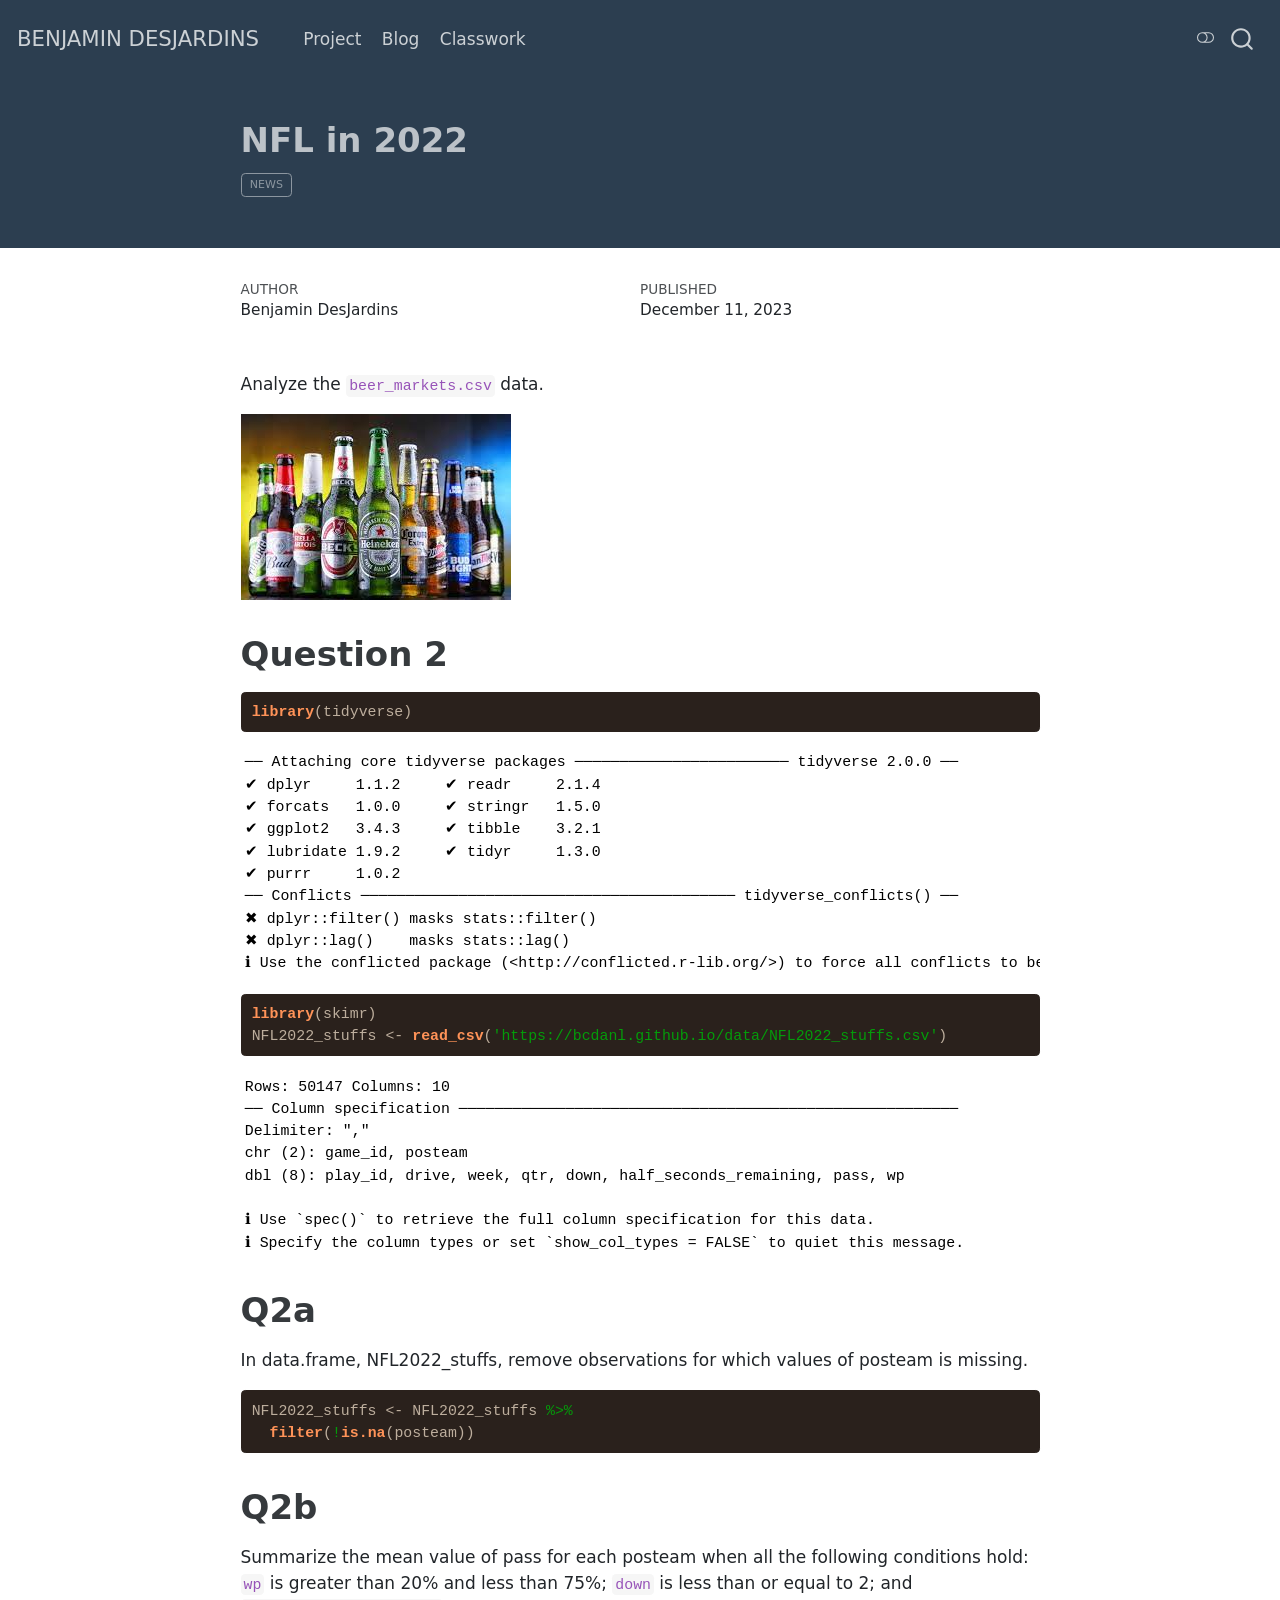
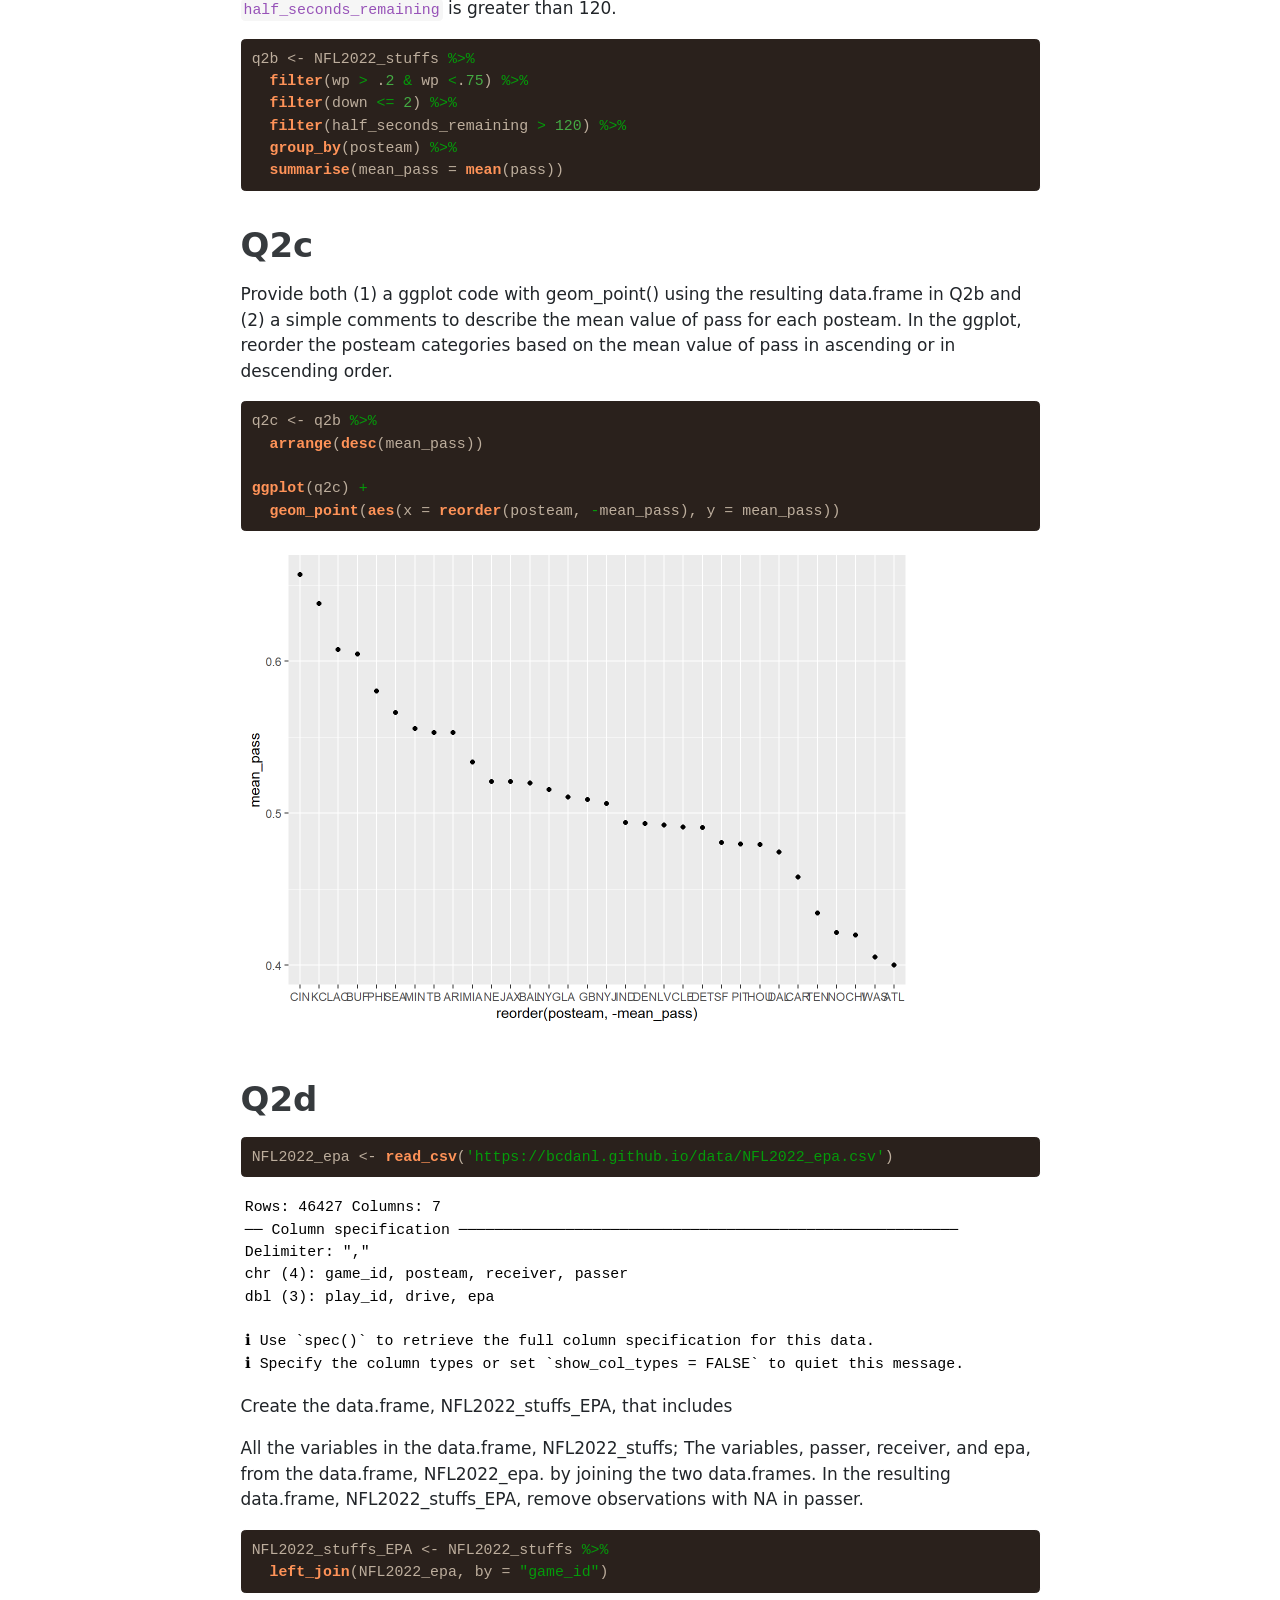
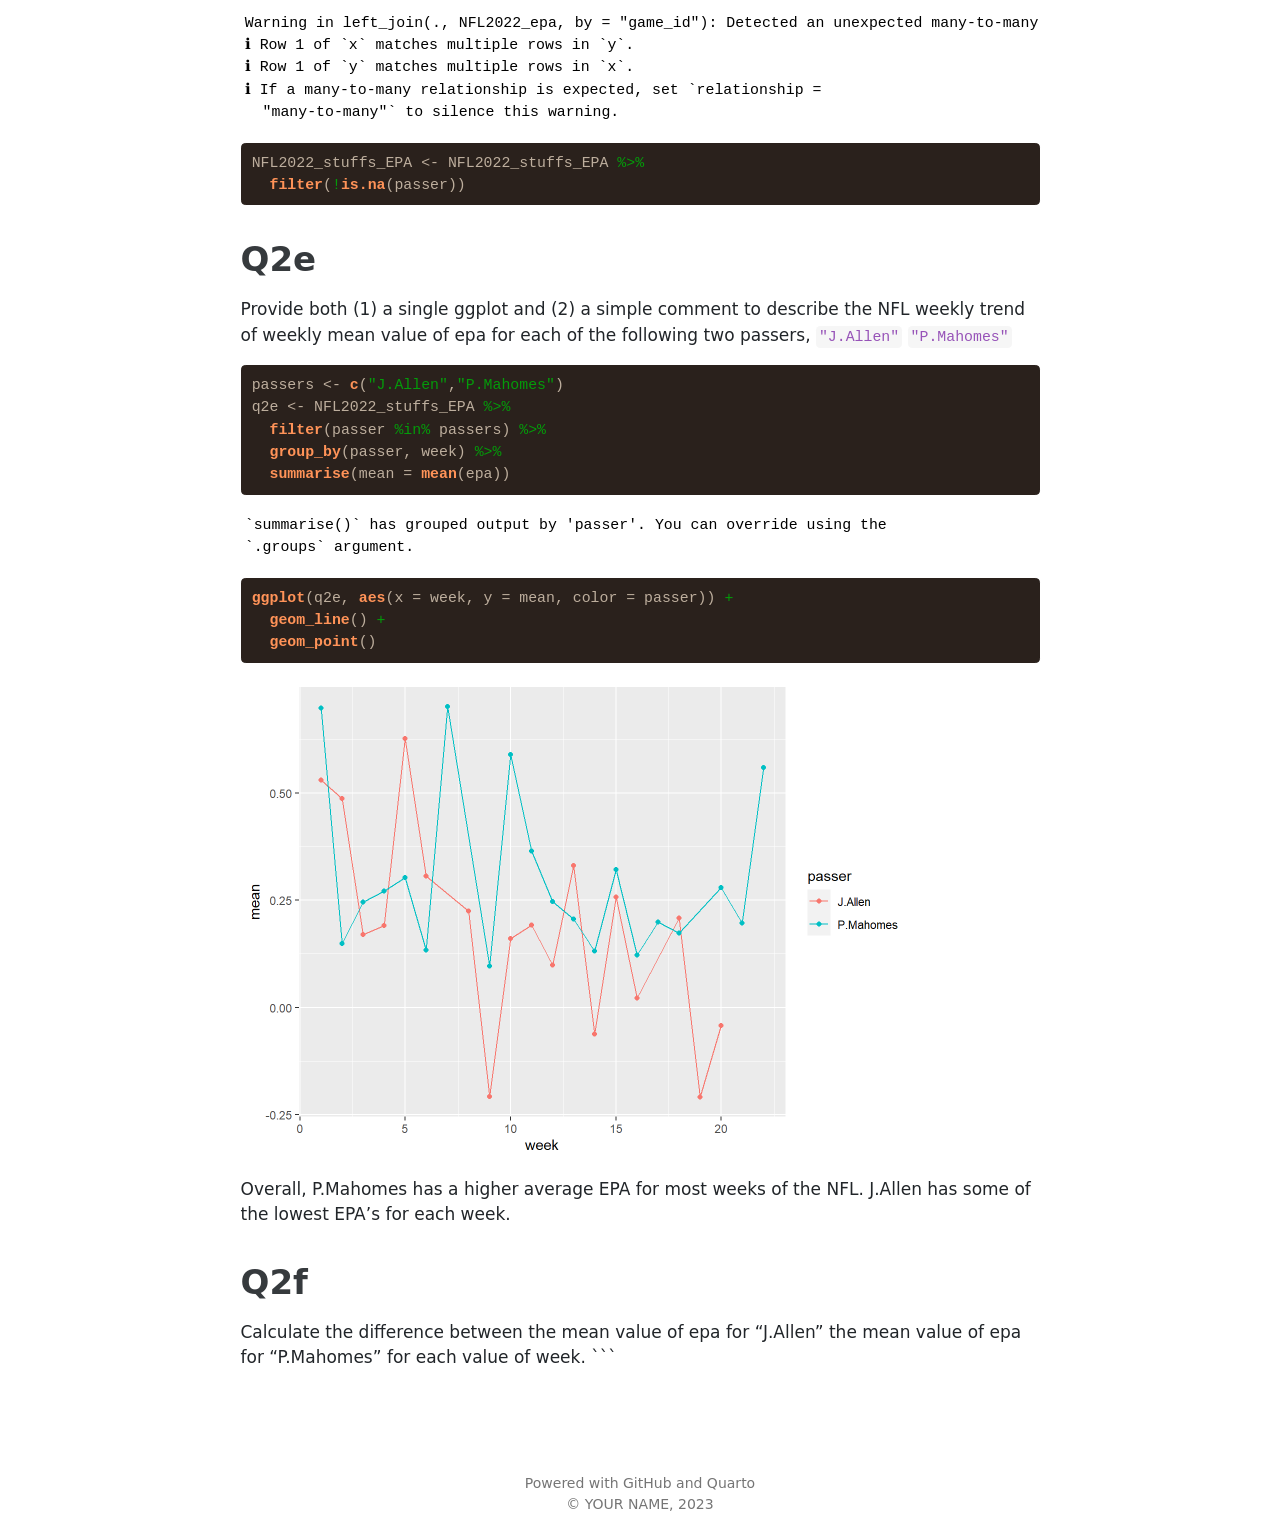
==== commit 667a587b: "add csv" ====
--- a/posts/beer_market/index.html
+++ b/posts/beer_market/index.html
@@ -9,7 +9,7 @@
 <meta name="author" content="Benjamin DesJardins">
 <meta name="dcterms.date" content="2023-12-11">
 
-<title>BENJAMIN DESJARDINS - Beer Market</title>
+<title>BENJAMIN DESJARDINS - NFL in 2022</title>
 <style>
 code{white-space: pre-wrap;}
 span.smallcaps{font-variant: small-caps;}
@@ -141,7 +141,7 @@
 <header id="title-block-header" class="quarto-title-block default page-columns page-full">
   <div class="quarto-title-banner page-columns page-full">
     <div class="quarto-title column-body">
-      <h1 class="title">Beer Market</h1>
+      <h1 class="title">NFL in 2022</h1>
                                 <div class="quarto-categories">
                 <div class="quarto-category">news</div>
               </div>
@@ -181,6 +181,8 @@
 
 <p>Analyze the <code>beer_markets.csv</code> data.</p>
 <p><img src="thumbnail.jpg" class="img-fluid"></p>
+<section id="question-2" class="level1">
+<h1>Question 2</h1>
 <div class="cell">
 <div class="sourceCode cell-code" id="cb1"><pre class="sourceCode r code-with-copy"><code class="sourceCode r"><span id="cb1-1"><a href="#cb1-1" aria-hidden="true" tabindex="-1"></a><span class="fu">library</span>(tidyverse)</span></code><button title="Copy to Clipboard" class="code-copy-button"><i class="bi"></i></button></pre></div>
 <div class="cell-output cell-output-stderr">
@@ -196,105 +198,109 @@
 ℹ Use the conflicted package (&lt;http://conflicted.r-lib.org/&gt;) to force all conflicts to become errors</code></pre>
 </div>
 <div class="sourceCode cell-code" id="cb3"><pre class="sourceCode r code-with-copy"><code class="sourceCode r"><span id="cb3-1"><a href="#cb3-1" aria-hidden="true" tabindex="-1"></a><span class="fu">library</span>(skimr)</span>
-<span id="cb3-2"><a href="#cb3-2" aria-hidden="true" tabindex="-1"></a>beer_mkts <span class="ot">&lt;-</span> </span>
-<span id="cb3-3"><a href="#cb3-3" aria-hidden="true" tabindex="-1"></a>  <span class="fu">read_csv</span>(<span class="st">'https://bcdanl.github.io/data/beer_markets.csv'</span>)</span></code><button title="Copy to Clipboard" class="code-copy-button"><i class="bi"></i></button></pre></div>
+<span id="cb3-2"><a href="#cb3-2" aria-hidden="true" tabindex="-1"></a>NFL2022_stuffs <span class="ot">&lt;-</span> <span class="fu">read_csv</span>(<span class="st">'https://bcdanl.github.io/data/NFL2022_stuffs.csv'</span>)</span></code><button title="Copy to Clipboard" class="code-copy-button"><i class="bi"></i></button></pre></div>
 <div class="cell-output cell-output-stderr">
-<pre><code>Rows: 73115 Columns: 24
+<pre><code>Rows: 50147 Columns: 10
 ── Column specification ────────────────────────────────────────────────────────
 Delimiter: ","
-chr (13): _purchase_desc, brand, container, market, buyertype, income, age, ...
-dbl  (5): hh, quantity, dollar_spent, beer_floz, price_per_floz
-lgl  (6): promo, childrenUnder6, children6to17, microwave, dishwasher, singl...
+chr (2): game_id, posteam
+dbl (8): play_id, drive, week, qtr, down, half_seconds_remaining, pass, wp
 
 ℹ Use `spec()` to retrieve the full column specification for this data.
 ℹ Specify the column types or set `show_col_types = FALSE` to quiet this message.</code></pre>
 </div>
 </div>
-<section id="q1a" class="level1">
-<h1>Q1a</h1>
-<p>Find the top 5 markets in terms of the total beer_floz. Find the top 5 markets in terms of the total beer_floz of BUD LIGHT. Find the top 5 markets in terms of the total beer_floz of BUSCH LIGHT. Find the top 5 markets in terms of the total beer_floz of COORS LIGHT. Find the top 5 markets in terms of the total beer_floz of MILLER LITE. Find the top 5 markets in terms of the total beer_floz of NATURAL LIGHT.</p>
+</section>
+<section id="q2a" class="level1">
+<h1>Q2a</h1>
+<p>In data.frame, NFL2022_stuffs, remove observations for which values of posteam is missing.</p>
 <div class="cell">
-<div class="sourceCode cell-code" id="cb5"><pre class="sourceCode r code-with-copy"><code class="sourceCode r"><span id="cb5-1"><a href="#cb5-1" aria-hidden="true" tabindex="-1"></a>Q2a1 <span class="ot">&lt;-</span> beer_mkts <span class="sc">%&gt;%</span> </span>
-<span id="cb5-2"><a href="#cb5-2" aria-hidden="true" tabindex="-1"></a>   <span class="fu">group_by</span>(market) <span class="sc">%&gt;%</span> </span>
-<span id="cb5-3"><a href="#cb5-3" aria-hidden="true" tabindex="-1"></a>   <span class="fu">summarize</span>(<span class="at">beer_floz_tot =</span> <span class="fu">sum</span>(beer_floz, <span class="at">na.rm =</span> T)) <span class="sc">%&gt;%</span> </span>
-<span id="cb5-4"><a href="#cb5-4" aria-hidden="true" tabindex="-1"></a>   <span class="fu">arrange</span>(<span class="sc">-</span>beer_floz_tot) <span class="sc">%&gt;%</span> </span>
-<span id="cb5-5"><a href="#cb5-5" aria-hidden="true" tabindex="-1"></a>   <span class="fu">slice</span>(<span class="dv">1</span><span class="sc">:</span><span class="dv">5</span>)</span>
-<span id="cb5-6"><a href="#cb5-6" aria-hidden="true" tabindex="-1"></a></span>
-<span id="cb5-7"><a href="#cb5-7" aria-hidden="true" tabindex="-1"></a>Q2a_bud <span class="ot">&lt;-</span> beer_mkts <span class="sc">%&gt;%</span> </span>
-<span id="cb5-8"><a href="#cb5-8" aria-hidden="true" tabindex="-1"></a>  <span class="fu">filter</span>(brand <span class="sc">==</span> <span class="st">"BUD LIGHT"</span>) <span class="sc">%&gt;%</span> </span>
-<span id="cb5-9"><a href="#cb5-9" aria-hidden="true" tabindex="-1"></a>  <span class="fu">group_by</span>(market) <span class="sc">%&gt;%</span> </span>
-<span id="cb5-10"><a href="#cb5-10" aria-hidden="true" tabindex="-1"></a>  <span class="fu">summarize</span>(<span class="at">beer_floz_tot =</span> <span class="fu">sum</span>(beer_floz, <span class="at">na.rm =</span> T)) <span class="sc">%&gt;%</span> </span>
-<span id="cb5-11"><a href="#cb5-11" aria-hidden="true" tabindex="-1"></a>  <span class="fu">arrange</span>(<span class="sc">-</span>beer_floz_tot) <span class="sc">%&gt;%</span> </span>
-<span id="cb5-12"><a href="#cb5-12" aria-hidden="true" tabindex="-1"></a>  <span class="fu">slice</span>(<span class="dv">1</span><span class="sc">:</span><span class="dv">5</span>)</span>
-<span id="cb5-13"><a href="#cb5-13" aria-hidden="true" tabindex="-1"></a></span>
-<span id="cb5-14"><a href="#cb5-14" aria-hidden="true" tabindex="-1"></a>Q2a_busch <span class="ot">&lt;-</span> beer_mkts <span class="sc">%&gt;%</span> </span>
-<span id="cb5-15"><a href="#cb5-15" aria-hidden="true" tabindex="-1"></a>  <span class="fu">filter</span>(brand <span class="sc">==</span> <span class="st">"BUSCH LIGHT"</span>) <span class="sc">%&gt;%</span> </span>
-<span id="cb5-16"><a href="#cb5-16" aria-hidden="true" tabindex="-1"></a>  <span class="fu">group_by</span>(market) <span class="sc">%&gt;%</span> </span>
-<span id="cb5-17"><a href="#cb5-17" aria-hidden="true" tabindex="-1"></a>  <span class="fu">summarize</span>(<span class="at">beer_floz_tot =</span> <span class="fu">sum</span>(beer_floz, <span class="at">na.rm =</span> T)) <span class="sc">%&gt;%</span> </span>
-<span id="cb5-18"><a href="#cb5-18" aria-hidden="true" tabindex="-1"></a>  <span class="fu">arrange</span>(<span class="sc">-</span>beer_floz_tot) <span class="sc">%&gt;%</span> </span>
-<span id="cb5-19"><a href="#cb5-19" aria-hidden="true" tabindex="-1"></a>  <span class="fu">slice</span>(<span class="dv">1</span><span class="sc">:</span><span class="dv">5</span>)</span>
-<span id="cb5-20"><a href="#cb5-20" aria-hidden="true" tabindex="-1"></a></span>
-<span id="cb5-21"><a href="#cb5-21" aria-hidden="true" tabindex="-1"></a>Q2a_coors <span class="ot">&lt;-</span> beer_mkts <span class="sc">%&gt;%</span> </span>
-<span id="cb5-22"><a href="#cb5-22" aria-hidden="true" tabindex="-1"></a>  <span class="fu">filter</span>(brand <span class="sc">==</span> <span class="st">"COORS LIGHT"</span>) <span class="sc">%&gt;%</span> </span>
-<span id="cb5-23"><a href="#cb5-23" aria-hidden="true" tabindex="-1"></a>  <span class="fu">group_by</span>(market) <span class="sc">%&gt;%</span> </span>
-<span id="cb5-24"><a href="#cb5-24" aria-hidden="true" tabindex="-1"></a>  <span class="fu">summarize</span>(<span class="at">beer_floz_tot =</span> <span class="fu">sum</span>(beer_floz, <span class="at">na.rm =</span> T)) <span class="sc">%&gt;%</span> </span>
-<span id="cb5-25"><a href="#cb5-25" aria-hidden="true" tabindex="-1"></a>  <span class="fu">arrange</span>(<span class="sc">-</span>beer_floz_tot) <span class="sc">%&gt;%</span> </span>
-<span id="cb5-26"><a href="#cb5-26" aria-hidden="true" tabindex="-1"></a>  <span class="fu">slice</span>(<span class="dv">1</span><span class="sc">:</span><span class="dv">5</span>)</span>
-<span id="cb5-27"><a href="#cb5-27" aria-hidden="true" tabindex="-1"></a></span>
-<span id="cb5-28"><a href="#cb5-28" aria-hidden="true" tabindex="-1"></a>Q2a_miller <span class="ot">&lt;-</span> beer_mkts <span class="sc">%&gt;%</span> </span>
-<span id="cb5-29"><a href="#cb5-29" aria-hidden="true" tabindex="-1"></a>  <span class="fu">filter</span>(brand <span class="sc">==</span> <span class="st">"MILLER LITE"</span>) <span class="sc">%&gt;%</span> </span>
-<span id="cb5-30"><a href="#cb5-30" aria-hidden="true" tabindex="-1"></a>  <span class="fu">group_by</span>(market) <span class="sc">%&gt;%</span> </span>
-<span id="cb5-31"><a href="#cb5-31" aria-hidden="true" tabindex="-1"></a>  <span class="fu">summarize</span>(<span class="at">beer_floz_tot =</span> <span class="fu">sum</span>(beer_floz, <span class="at">na.rm =</span> T)) <span class="sc">%&gt;%</span> </span>
-<span id="cb5-32"><a href="#cb5-32" aria-hidden="true" tabindex="-1"></a>  <span class="fu">arrange</span>(<span class="sc">-</span>beer_floz_tot) <span class="sc">%&gt;%</span> </span>
-<span id="cb5-33"><a href="#cb5-33" aria-hidden="true" tabindex="-1"></a>  <span class="fu">slice</span>(<span class="dv">1</span><span class="sc">:</span><span class="dv">5</span>)</span>
-<span id="cb5-34"><a href="#cb5-34" aria-hidden="true" tabindex="-1"></a></span>
-<span id="cb5-35"><a href="#cb5-35" aria-hidden="true" tabindex="-1"></a>Q2a_natural <span class="ot">&lt;-</span> beer_mkts <span class="sc">%&gt;%</span> </span>
-<span id="cb5-36"><a href="#cb5-36" aria-hidden="true" tabindex="-1"></a>  <span class="fu">filter</span>(brand <span class="sc">==</span> <span class="st">"NATURAL LIGHT"</span>) <span class="sc">%&gt;%</span> </span>
-<span id="cb5-37"><a href="#cb5-37" aria-hidden="true" tabindex="-1"></a>  <span class="fu">group_by</span>(market) <span class="sc">%&gt;%</span> </span>
-<span id="cb5-38"><a href="#cb5-38" aria-hidden="true" tabindex="-1"></a>  <span class="fu">summarize</span>(<span class="at">beer_floz_tot =</span> <span class="fu">sum</span>(beer_floz, <span class="at">na.rm =</span> T)) <span class="sc">%&gt;%</span> </span>
-<span id="cb5-39"><a href="#cb5-39" aria-hidden="true" tabindex="-1"></a>  <span class="fu">arrange</span>(<span class="sc">-</span>beer_floz_tot) <span class="sc">%&gt;%</span> </span>
-<span id="cb5-40"><a href="#cb5-40" aria-hidden="true" tabindex="-1"></a>  <span class="fu">slice</span>(<span class="dv">1</span><span class="sc">:</span><span class="dv">5</span>)</span></code><button title="Copy to Clipboard" class="code-copy-button"><i class="bi"></i></button></pre></div>
+<div class="sourceCode cell-code" id="cb5"><pre class="sourceCode r code-with-copy"><code class="sourceCode r"><span id="cb5-1"><a href="#cb5-1" aria-hidden="true" tabindex="-1"></a>NFL2022_stuffs <span class="ot">&lt;-</span> NFL2022_stuffs <span class="sc">%&gt;%</span></span>
+<span id="cb5-2"><a href="#cb5-2" aria-hidden="true" tabindex="-1"></a>  <span class="fu">filter</span>(<span class="sc">!</span><span class="fu">is.na</span>(posteam))</span></code><button title="Copy to Clipboard" class="code-copy-button"><i class="bi"></i></button></pre></div>
 </div>
 </section>
 <section id="q2b" class="level1">
 <h1>Q2b</h1>
-<p>For households that purchased BUD LIGHT at least once, what fraction of households did purchase only BUD LIGHT?</p>
-<p>For households that purchased BUSCH LIGHT at least once, what fraction of households did purchase only BUSCH LIGHT?</p>
-<p>For households that purchased COORS LIGHT at least once, what fraction of households did purchase only COORS LIGHT?</p>
-<p>For households that purchased MILLER LITE at least once, what fraction of households did purchase only MILLER LITE?</p>
-<p>For households that purchased NATURAL LIGHT at least once, what fraction of households did purchase only NATURAL LIGHT?</p>
-<p>Which beer brand does have the largest proportion of such loyal consumers?</p>
+<p>Summarize the mean value of pass for each posteam when all the following conditions hold: <code>wp</code> is greater than 20% and less than 75%; <code>down</code> is less than or equal to 2; and <code>half_seconds_remaining</code> is greater than 120.</p>
 <div class="cell">
-<div class="sourceCode cell-code" id="cb6"><pre class="sourceCode r code-with-copy"><code class="sourceCode r"><span id="cb6-1"><a href="#cb6-1" aria-hidden="true" tabindex="-1"></a>q2b <span class="ot">&lt;-</span> beer_mkts <span class="sc">%&gt;%</span> </span>
-<span id="cb6-2"><a href="#cb6-2" aria-hidden="true" tabindex="-1"></a>  <span class="fu">mutate</span>(<span class="at">bud =</span> <span class="fu">ifelse</span>(brand<span class="sc">==</span><span class="st">"BUD LIGHT"</span>, <span class="dv">1</span>, <span class="dv">0</span>), <span class="co"># 1 if brand=="BUD LIGHT"; 0 otherwise</span></span>
-<span id="cb6-3"><a href="#cb6-3" aria-hidden="true" tabindex="-1"></a>         <span class="at">busch =</span> <span class="fu">ifelse</span>(brand<span class="sc">==</span><span class="st">"BUSCH LIGHT"</span>, <span class="dv">1</span>, <span class="dv">0</span>),</span>
-<span id="cb6-4"><a href="#cb6-4" aria-hidden="true" tabindex="-1"></a>         <span class="at">coors =</span> <span class="fu">ifelse</span>(brand<span class="sc">==</span><span class="st">"COORS LIGHT"</span>, <span class="dv">1</span>, <span class="dv">0</span>),</span>
-<span id="cb6-5"><a href="#cb6-5" aria-hidden="true" tabindex="-1"></a>         <span class="at">miller =</span> <span class="fu">ifelse</span>(brand<span class="sc">==</span><span class="st">"MILLER LITE"</span>, <span class="dv">1</span>, <span class="dv">0</span>),</span>
-<span id="cb6-6"><a href="#cb6-6" aria-hidden="true" tabindex="-1"></a>         <span class="at">natural =</span> <span class="fu">ifelse</span>(brand<span class="sc">==</span><span class="st">"NATURAL LIGHT"</span>, <span class="dv">1</span>, <span class="dv">0</span>),</span>
-<span id="cb6-7"><a href="#cb6-7" aria-hidden="true" tabindex="-1"></a>         <span class="at">.after =</span> hh) <span class="sc">%&gt;%</span> </span>
-<span id="cb6-8"><a href="#cb6-8" aria-hidden="true" tabindex="-1"></a>  <span class="fu">select</span>(hh<span class="sc">:</span>natural) <span class="sc">%&gt;%</span>  <span class="co"># select the variables we need</span></span>
-<span id="cb6-9"><a href="#cb6-9" aria-hidden="true" tabindex="-1"></a>  <span class="fu">group_by</span>(hh) <span class="sc">%&gt;%</span> </span>
-<span id="cb6-10"><a href="#cb6-10" aria-hidden="true" tabindex="-1"></a>  <span class="fu">summarise</span>(<span class="at">n_transactions =</span> <span class="fu">n</span>(), <span class="co"># number of beer transactions for each hh</span></span>
-<span id="cb6-11"><a href="#cb6-11" aria-hidden="true" tabindex="-1"></a>            <span class="at">n_bud =</span> <span class="fu">sum</span>(bud), <span class="co"># number of BUD LIGHT transactions for each hh</span></span>
-<span id="cb6-12"><a href="#cb6-12" aria-hidden="true" tabindex="-1"></a>            <span class="at">n_busch =</span> <span class="fu">sum</span>(busch), </span>
-<span id="cb6-13"><a href="#cb6-13" aria-hidden="true" tabindex="-1"></a>            <span class="at">n_coors =</span> <span class="fu">sum</span>(coors), </span>
-<span id="cb6-14"><a href="#cb6-14" aria-hidden="true" tabindex="-1"></a>            <span class="at">n_miller =</span> <span class="fu">sum</span>(miller), </span>
-<span id="cb6-15"><a href="#cb6-15" aria-hidden="true" tabindex="-1"></a>            <span class="at">n_natural =</span> <span class="fu">sum</span>(natural) </span>
-<span id="cb6-16"><a href="#cb6-16" aria-hidden="true" tabindex="-1"></a>  ) <span class="sc">%&gt;%</span> </span>
-<span id="cb6-17"><a href="#cb6-17" aria-hidden="true" tabindex="-1"></a>  <span class="fu">summarise</span>(<span class="at">loyal_bud =</span> <span class="fu">sum</span>(n_transactions <span class="sc">==</span> n_bud) <span class="sc">/</span> <span class="fu">sum</span>(n_bud <span class="sc">&gt;</span> <span class="dv">0</span>), </span>
-<span id="cb6-18"><a href="#cb6-18" aria-hidden="true" tabindex="-1"></a>              <span class="co"># sum(n_transactions == n_bud) : the number of households that purchased BUD LIGHT only</span></span>
-<span id="cb6-19"><a href="#cb6-19" aria-hidden="true" tabindex="-1"></a>              <span class="co"># sum(n_bud &gt; 0) : the number of households that purchased BUD LIGHT at least once.</span></span>
-<span id="cb6-20"><a href="#cb6-20" aria-hidden="true" tabindex="-1"></a>            <span class="at">loyal_busch =</span> <span class="fu">sum</span>(n_transactions <span class="sc">==</span> n_busch) <span class="sc">/</span> <span class="fu">sum</span>(n_busch <span class="sc">&gt;</span> <span class="dv">0</span>),</span>
-<span id="cb6-21"><a href="#cb6-21" aria-hidden="true" tabindex="-1"></a>            <span class="at">loyal_coors =</span> <span class="fu">sum</span>(n_transactions <span class="sc">==</span> n_coors) <span class="sc">/</span> <span class="fu">sum</span>(n_coors <span class="sc">&gt;</span> <span class="dv">0</span>),</span>
-<span id="cb6-22"><a href="#cb6-22" aria-hidden="true" tabindex="-1"></a>            <span class="at">loyal_miller =</span> <span class="fu">sum</span>(n_transactions <span class="sc">==</span> n_miller) <span class="sc">/</span> <span class="fu">sum</span>(n_miller <span class="sc">&gt;</span> <span class="dv">0</span>),</span>
-<span id="cb6-23"><a href="#cb6-23" aria-hidden="true" tabindex="-1"></a>            <span class="at">loyal_natural =</span> <span class="fu">sum</span>(n_transactions <span class="sc">==</span> n_natural) <span class="sc">/</span> <span class="fu">sum</span>(n_natural <span class="sc">&gt;</span> <span class="dv">0</span>)</span>
-<span id="cb6-24"><a href="#cb6-24" aria-hidden="true" tabindex="-1"></a>  )</span></code><button title="Copy to Clipboard" class="code-copy-button"><i class="bi"></i></button></pre></div>
+<div class="sourceCode cell-code" id="cb6"><pre class="sourceCode r code-with-copy"><code class="sourceCode r"><span id="cb6-1"><a href="#cb6-1" aria-hidden="true" tabindex="-1"></a>q2b <span class="ot">&lt;-</span> NFL2022_stuffs <span class="sc">%&gt;%</span> </span>
+<span id="cb6-2"><a href="#cb6-2" aria-hidden="true" tabindex="-1"></a>  <span class="fu">filter</span>(wp <span class="sc">&gt;</span> .<span class="dv">2</span> <span class="sc">&amp;</span> wp <span class="sc">&lt;</span>.<span class="dv">75</span>) <span class="sc">%&gt;%</span> </span>
+<span id="cb6-3"><a href="#cb6-3" aria-hidden="true" tabindex="-1"></a>  <span class="fu">filter</span>(down <span class="sc">&lt;=</span> <span class="dv">2</span>) <span class="sc">%&gt;%</span> </span>
+<span id="cb6-4"><a href="#cb6-4" aria-hidden="true" tabindex="-1"></a>  <span class="fu">filter</span>(half_seconds_remaining <span class="sc">&gt;</span> <span class="dv">120</span>) <span class="sc">%&gt;%</span> </span>
+<span id="cb6-5"><a href="#cb6-5" aria-hidden="true" tabindex="-1"></a>  <span class="fu">group_by</span>(posteam) <span class="sc">%&gt;%</span> </span>
+<span id="cb6-6"><a href="#cb6-6" aria-hidden="true" tabindex="-1"></a>  <span class="fu">summarise</span>(<span class="at">mean_pass =</span> <span class="fu">mean</span>(pass))</span></code><button title="Copy to Clipboard" class="code-copy-button"><i class="bi"></i></button></pre></div>
 </div>
 </section>
 <section id="q2c" class="level1">
 <h1>Q2c</h1>
-<p>For each household, calculate the number of beer transactions. For each household, calculate the proportion of each beer brand choice.</p>
-<p>q2c &lt;- beer_mkts %&gt;% count(hh, brand) %&gt;% group_by(hh) %&gt;% mutate(n_tot = sum(n)) %&gt;% # n_tot : the number of beer transactions arrange(hh, brand) %&gt;% mutate( prop = n / n_tot ) # prop: the proportion of each beer brand choice</p>
+<p>Provide both (1) a ggplot code with geom_point() using the resulting data.frame in Q2b and (2) a simple comments to describe the mean value of pass for each posteam. In the ggplot, reorder the posteam categories based on the mean value of pass in ascending or in descending order.</p>
+<div class="cell">
+<div class="sourceCode cell-code" id="cb7"><pre class="sourceCode r code-with-copy"><code class="sourceCode r"><span id="cb7-1"><a href="#cb7-1" aria-hidden="true" tabindex="-1"></a>q2c <span class="ot">&lt;-</span> q2b <span class="sc">%&gt;%</span> </span>
+<span id="cb7-2"><a href="#cb7-2" aria-hidden="true" tabindex="-1"></a>  <span class="fu">arrange</span>(<span class="fu">desc</span>(mean_pass))</span>
+<span id="cb7-3"><a href="#cb7-3" aria-hidden="true" tabindex="-1"></a></span>
+<span id="cb7-4"><a href="#cb7-4" aria-hidden="true" tabindex="-1"></a><span class="fu">ggplot</span>(q2c) <span class="sc">+</span> </span>
+<span id="cb7-5"><a href="#cb7-5" aria-hidden="true" tabindex="-1"></a>  <span class="fu">geom_point</span>(<span class="fu">aes</span>(<span class="at">x =</span> <span class="fu">reorder</span>(posteam, <span class="sc">-</span>mean_pass), <span class="at">y =</span> mean_pass))</span></code><button title="Copy to Clipboard" class="code-copy-button"><i class="bi"></i></button></pre></div>
+<div class="cell-output-display">
+<p><img src="index_files/figure-html/unnamed-chunk-4-1.png" class="img-fluid" width="672"></p>
+</div>
+</div>
+</section>
+<section id="q2d" class="level1">
+<h1>Q2d</h1>
+<div class="cell">
+<div class="sourceCode cell-code" id="cb8"><pre class="sourceCode r code-with-copy"><code class="sourceCode r"><span id="cb8-1"><a href="#cb8-1" aria-hidden="true" tabindex="-1"></a>NFL2022_epa <span class="ot">&lt;-</span> <span class="fu">read_csv</span>(<span class="st">'https://bcdanl.github.io/data/NFL2022_epa.csv'</span>)</span></code><button title="Copy to Clipboard" class="code-copy-button"><i class="bi"></i></button></pre></div>
+<div class="cell-output cell-output-stderr">
+<pre><code>Rows: 46427 Columns: 7
+── Column specification ────────────────────────────────────────────────────────
+Delimiter: ","
+chr (4): game_id, posteam, receiver, passer
+dbl (3): play_id, drive, epa
+
+ℹ Use `spec()` to retrieve the full column specification for this data.
+ℹ Specify the column types or set `show_col_types = FALSE` to quiet this message.</code></pre>
+</div>
+</div>
+<p>Create the data.frame, NFL2022_stuffs_EPA, that includes</p>
+<p>All the variables in the data.frame, NFL2022_stuffs; The variables, passer, receiver, and epa, from the data.frame, NFL2022_epa. by joining the two data.frames. In the resulting data.frame, NFL2022_stuffs_EPA, remove observations with NA in passer.</p>
+<div class="cell">
+<div class="sourceCode cell-code" id="cb10"><pre class="sourceCode r code-with-copy"><code class="sourceCode r"><span id="cb10-1"><a href="#cb10-1" aria-hidden="true" tabindex="-1"></a>NFL2022_stuffs_EPA <span class="ot">&lt;-</span> NFL2022_stuffs <span class="sc">%&gt;%</span> </span>
+<span id="cb10-2"><a href="#cb10-2" aria-hidden="true" tabindex="-1"></a>  <span class="fu">left_join</span>(NFL2022_epa, <span class="at">by =</span> <span class="st">"game_id"</span>)</span></code><button title="Copy to Clipboard" class="code-copy-button"><i class="bi"></i></button></pre></div>
+<div class="cell-output cell-output-stderr">
+<pre><code>Warning in left_join(., NFL2022_epa, by = "game_id"): Detected an unexpected many-to-many relationship between `x` and `y`.
+ℹ Row 1 of `x` matches multiple rows in `y`.
+ℹ Row 1 of `y` matches multiple rows in `x`.
+ℹ If a many-to-many relationship is expected, set `relationship =
+  "many-to-many"` to silence this warning.</code></pre>
+</div>
+<div class="sourceCode cell-code" id="cb12"><pre class="sourceCode r code-with-copy"><code class="sourceCode r"><span id="cb12-1"><a href="#cb12-1" aria-hidden="true" tabindex="-1"></a>NFL2022_stuffs_EPA <span class="ot">&lt;-</span> NFL2022_stuffs_EPA <span class="sc">%&gt;%</span></span>
+<span id="cb12-2"><a href="#cb12-2" aria-hidden="true" tabindex="-1"></a>  <span class="fu">filter</span>(<span class="sc">!</span><span class="fu">is.na</span>(passer))</span></code><button title="Copy to Clipboard" class="code-copy-button"><i class="bi"></i></button></pre></div>
+</div>
+</section>
+<section id="q2e" class="level1">
+<h1>Q2e</h1>
+<p>Provide both (1) a single ggplot and (2) a simple comment to describe the NFL weekly trend of weekly mean value of epa for each of the following two passers, <code>"J.Allen"</code> <code>"P.Mahomes"</code></p>
+<div class="cell">
+<div class="sourceCode cell-code" id="cb13"><pre class="sourceCode r code-with-copy"><code class="sourceCode r"><span id="cb13-1"><a href="#cb13-1" aria-hidden="true" tabindex="-1"></a>passers <span class="ot">&lt;-</span> <span class="fu">c</span>(<span class="st">"J.Allen"</span>,<span class="st">"P.Mahomes"</span>)</span>
+<span id="cb13-2"><a href="#cb13-2" aria-hidden="true" tabindex="-1"></a>q2e <span class="ot">&lt;-</span> NFL2022_stuffs_EPA <span class="sc">%&gt;%</span> </span>
+<span id="cb13-3"><a href="#cb13-3" aria-hidden="true" tabindex="-1"></a>  <span class="fu">filter</span>(passer <span class="sc">%in%</span> passers) <span class="sc">%&gt;%</span> </span>
+<span id="cb13-4"><a href="#cb13-4" aria-hidden="true" tabindex="-1"></a>  <span class="fu">group_by</span>(passer, week) <span class="sc">%&gt;%</span> </span>
+<span id="cb13-5"><a href="#cb13-5" aria-hidden="true" tabindex="-1"></a>  <span class="fu">summarise</span>(<span class="at">mean =</span> <span class="fu">mean</span>(epa))</span></code><button title="Copy to Clipboard" class="code-copy-button"><i class="bi"></i></button></pre></div>
+<div class="cell-output cell-output-stderr">
+<pre><code>`summarise()` has grouped output by 'passer'. You can override using the
+`.groups` argument.</code></pre>
+</div>
+<div class="sourceCode cell-code" id="cb15"><pre class="sourceCode r code-with-copy"><code class="sourceCode r"><span id="cb15-1"><a href="#cb15-1" aria-hidden="true" tabindex="-1"></a><span class="fu">ggplot</span>(q2e, <span class="fu">aes</span>(<span class="at">x =</span> week, <span class="at">y =</span> mean, <span class="at">color =</span> passer)) <span class="sc">+</span></span>
+<span id="cb15-2"><a href="#cb15-2" aria-hidden="true" tabindex="-1"></a>  <span class="fu">geom_line</span>() <span class="sc">+</span></span>
+<span id="cb15-3"><a href="#cb15-3" aria-hidden="true" tabindex="-1"></a>  <span class="fu">geom_point</span>()</span></code><button title="Copy to Clipboard" class="code-copy-button"><i class="bi"></i></button></pre></div>
+<div class="cell-output-display">
+<p><img src="index_files/figure-html/unnamed-chunk-7-1.png" class="img-fluid" width="672"></p>
+</div>
+</div>
+<p>Overall, P.Mahomes has a higher average EPA for most weeks of the NFL. J.Allen has some of the lowest EPA’s for each week.</p>
+</section>
+<section id="q2f" class="level1">
+<h1>Q2f</h1>
+<p>Calculate the difference between the mean value of epa for “J.Allen” the mean value of epa for “P.Mahomes” for each value of week. ```</p>
 
 
 </section>
